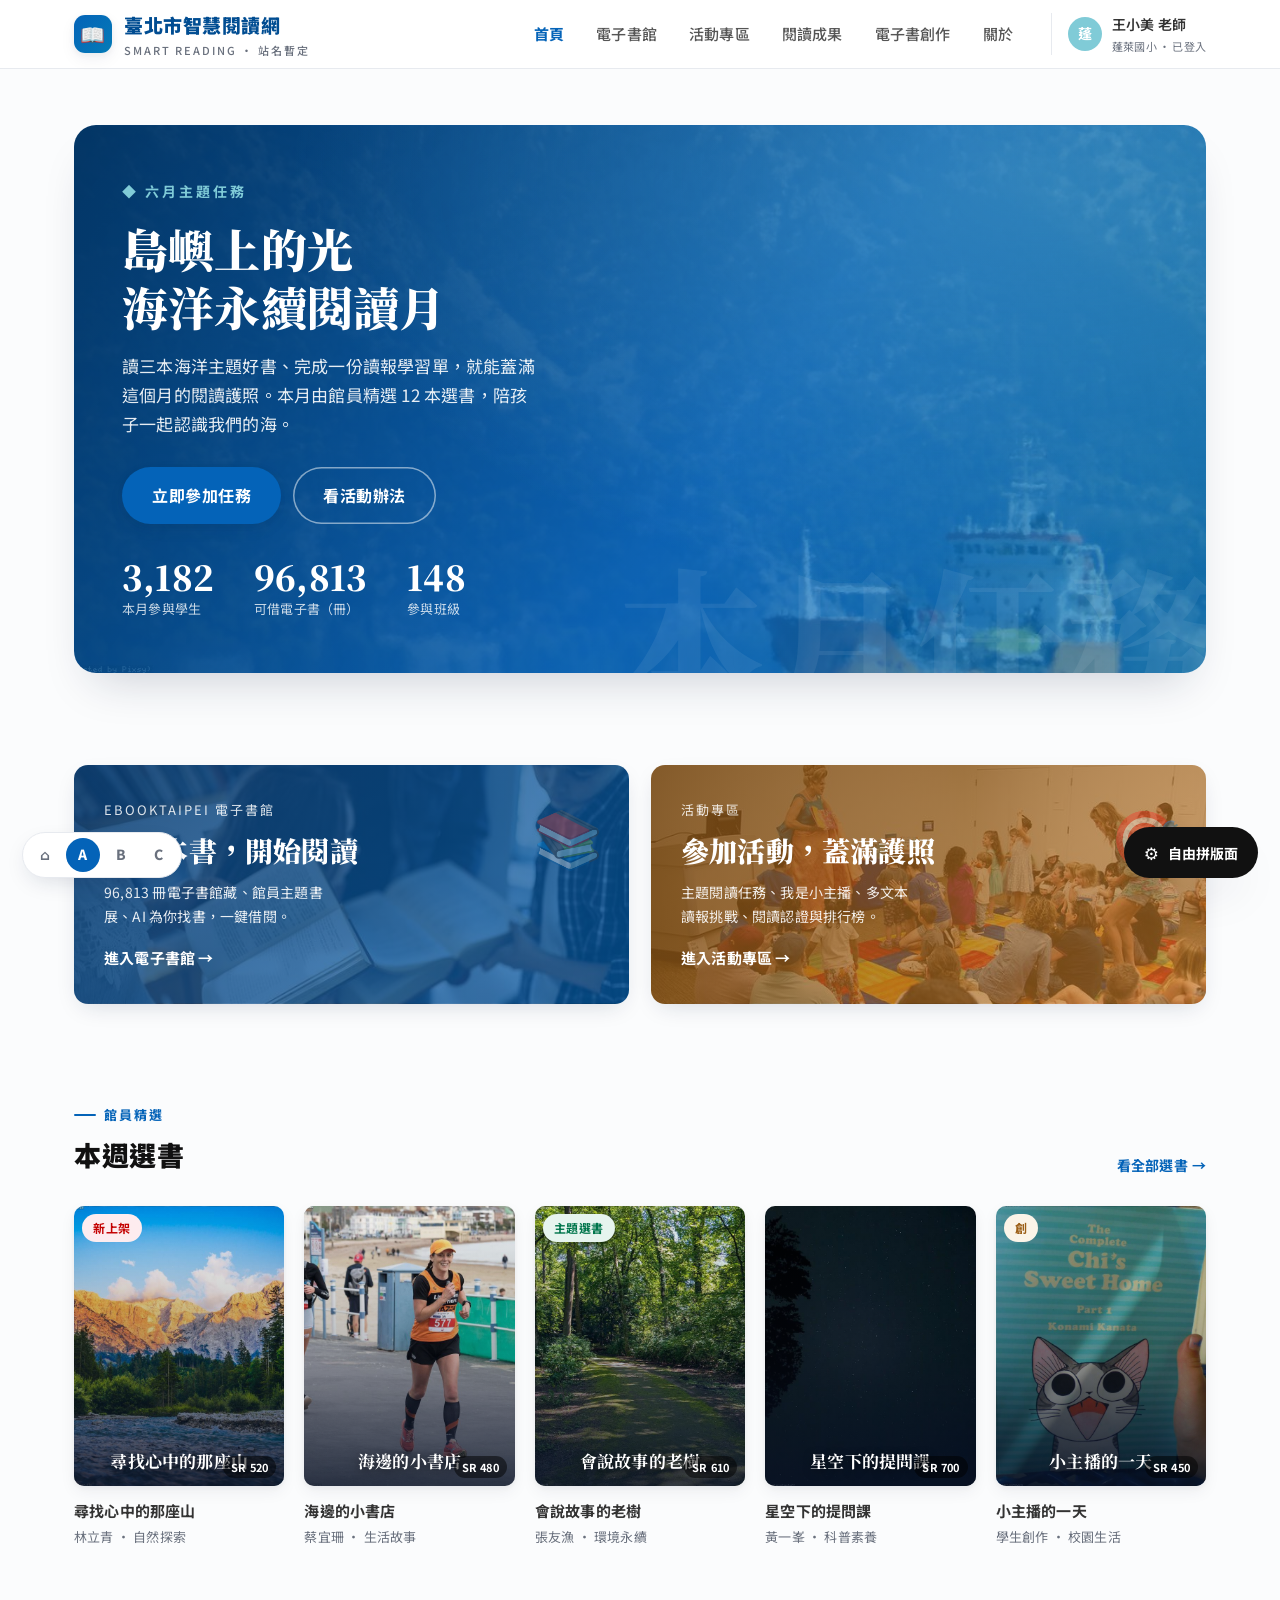
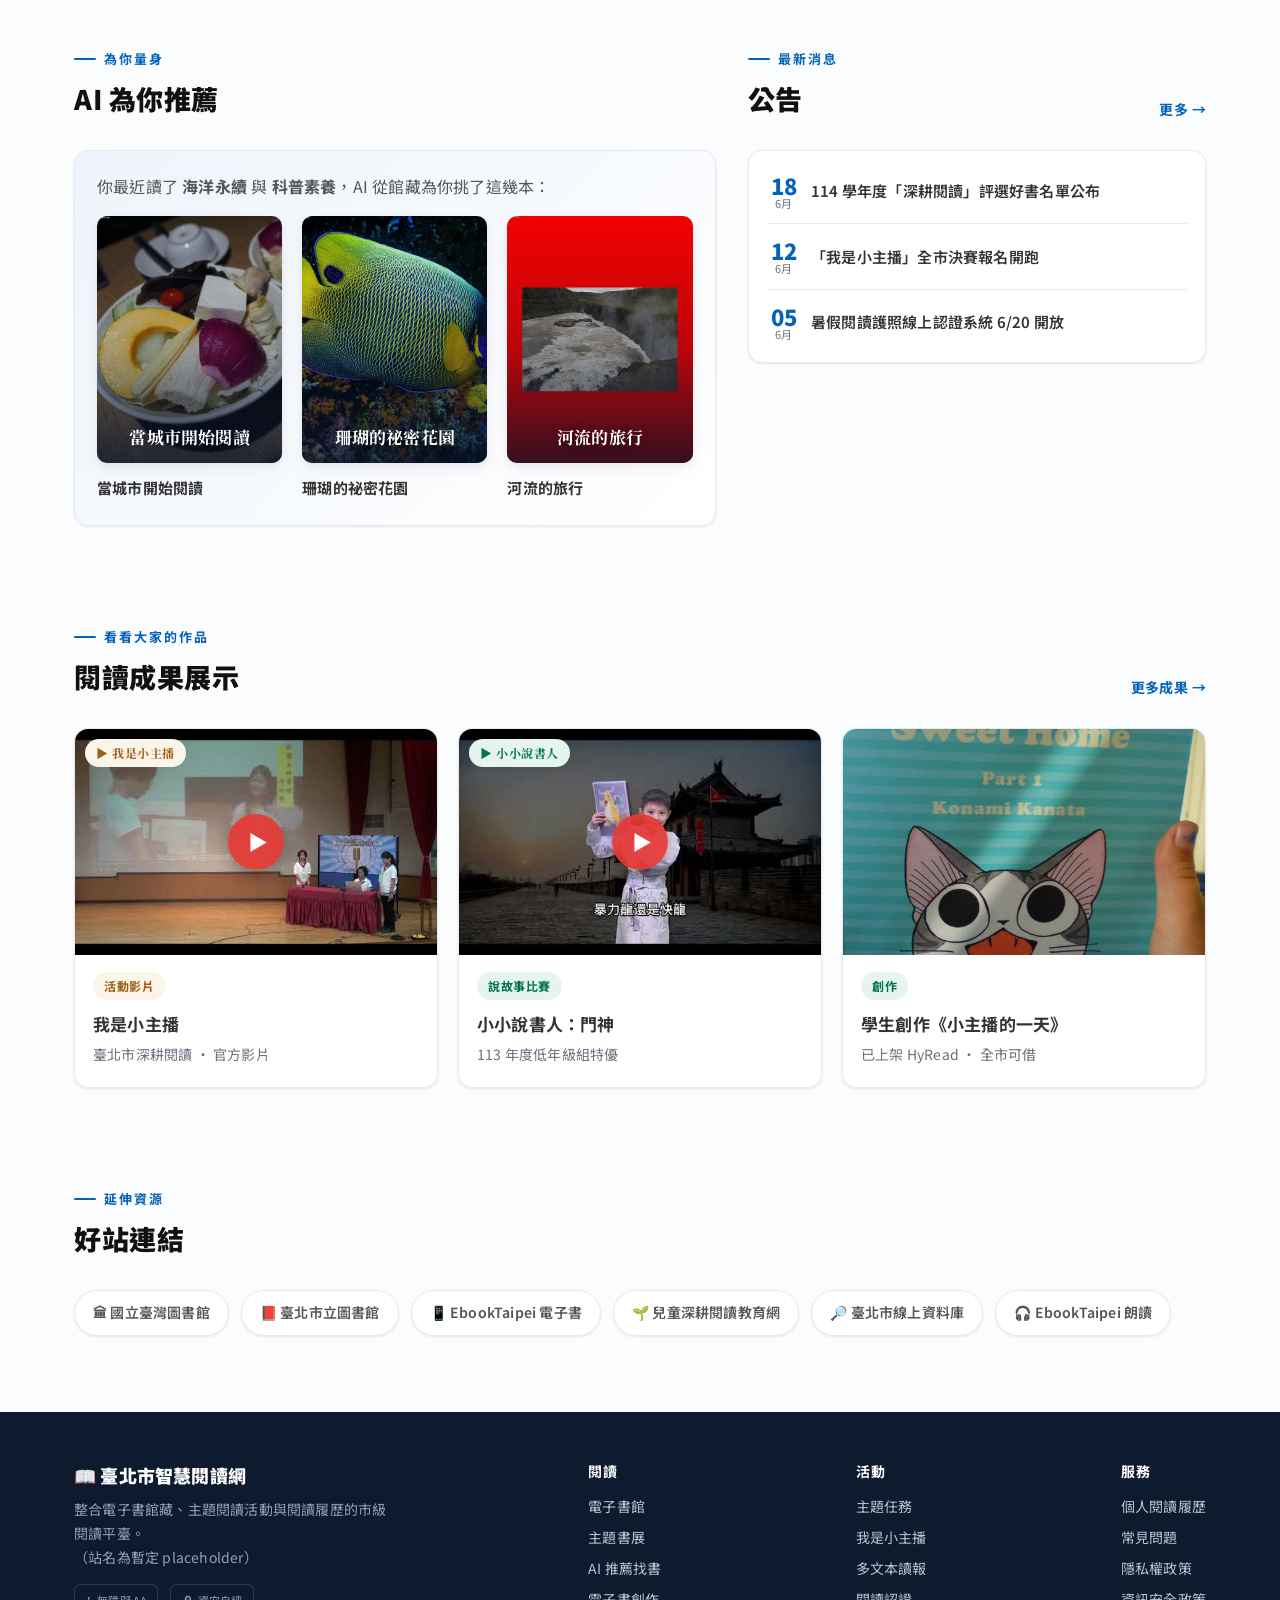
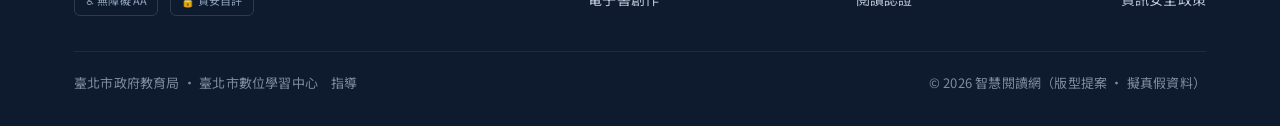
==== version-a.html @ 20377c33 "智慧閱讀首頁版型提案：3 版本 + 可開關區塊 + 真實 YouTube（小主播/小小說書人） Co-Authored-By: Claude Opus 4.8 (1M context) <norepl" ====
<!DOCTYPE html>
<html lang="zh-Hant">
<head>
<meta charset="UTF-8">
<meta name="viewport" content="width=device-width, initial-scale=1">
<title>版本 A · 每月主打｜臺北市智慧閱讀網（版型提案）</title>
<link rel="preconnect" href="https://fonts.googleapis.com">
<link rel="preconnect" href="https://fonts.gstatic.com" crossorigin>
<link href="https://fonts.googleapis.com/css2?family=Noto+Sans+TC:wght@400;500;700;900&family=Noto+Serif+TC:wght@700;900&display=swap" rel="stylesheet">
<link rel="stylesheet" href="assets/base.css">
<style>
  /* 版本 A 專屬：焦點領頭、其餘收斂 */
  .hero {
    position: relative; overflow: hidden; border-radius: var(--radius-lg);
    background:
      radial-gradient(120% 140% at 85% 10%, rgba(128,203,215,.30), transparent 55%),
      linear-gradient(125deg, rgba(1,52,99,.94), rgba(4,99,184,.80) 58%, rgba(5,123,183,.62)),
      url('assets/img/hero-ocean.jpg');
    background-size: cover; background-position: center;
    color: #fff; padding: 52px 48px; box-shadow: var(--shadow-lg);
  }
  .hero::after {
    content: "本月任務"; position: absolute; right: -10px; bottom: -34px;
    font-family: var(--font-serif); font-weight: 900; font-size: 150px; line-height: 1;
    color: rgba(255,255,255,.07); pointer-events: none; white-space: nowrap;
  }
  .hero__eyebrow { display: inline-flex; gap: 8px; align-items: center; font-size: 14px; font-weight: 700; letter-spacing: 3px; color: var(--color-secondary-80); }
  .hero__title { font-family: var(--font-serif); font-size: 46px; font-weight: 900; line-height: 1.25; margin: 16px 0 12px; max-width: 16ch; }
  .hero__lead { font-size: 17px; color: rgba(255,255,255,.9); max-width: 46ch; }
  .hero__cta { display: flex; gap: 12px; margin-top: 28px; flex-wrap: wrap; }
  .hero .btn--ghost { color: #fff; box-shadow: inset 0 0 0 1.5px rgba(255,255,255,.5); }
  .hero .btn--ghost:hover { background: rgba(255,255,255,.14); box-shadow: inset 0 0 0 1.5px #fff; }
  .hero__stats { display: flex; gap: 40px; margin-top: 36px; position: relative; z-index: 1; }
  .hero__stat b { font-family: var(--font-serif); font-size: 34px; font-weight: 900; display: block; line-height: 1; }
  .hero__stat span { font-size: 13px; color: rgba(255,255,255,.78); }

  /* 兩大入口 */
  .gates { display: grid; grid-template-columns: 1fr 1fr; gap: 22px; }
  .gate {
    position: relative; overflow: hidden; border-radius: var(--radius-med); padding: 34px 30px;
    color: #fff; min-height: 220px; display: flex; flex-direction: column; justify-content: flex-end;
    box-shadow: var(--shadow-md); transition: transform .25s var(--ease), box-shadow .25s var(--ease);
  }
  .gate:hover { transform: translateY(-5px); box-shadow: var(--shadow-lg); }
  .gate--read { background: linear-gradient(135deg, rgba(10,61,114,.88), rgba(4,99,184,.66)), url('assets/img/act-library.jpg'); background-size: cover; background-position: center; }
  .gate--act  { background: linear-gradient(135deg, rgba(122,74,18,.86), rgba(199,125,40,.62)), url('assets/img/act-reading.jpg'); background-size: cover; background-position: center; }
  .gate__icon { position: absolute; top: 22px; right: 26px; font-size: 56px; opacity: .35; }
  .gate__kicker { font-size: 13px; letter-spacing: 2px; opacity: .85; }
  .gate__title { font-family: var(--font-serif); font-size: 28px; font-weight: 900; margin: 6px 0 6px; }
  .gate__desc { font-size: 14px; opacity: .9; margin-bottom: 16px; max-width: 30ch; }
  .gate__link { font-weight: 700; font-size: 15px; display: inline-flex; gap: 6px; align-items: center; }

  .books-row { display: grid; grid-template-columns: repeat(5, 1fr); gap: 20px; }
  .grid-2 { display: grid; grid-template-columns: 1.4fr 1fr; gap: 32px; align-items: start; }
  .links-row { display: flex; gap: 12px; flex-wrap: wrap; }
  .link-chip { border: 1px solid var(--line); background: #fff; border-radius: var(--radius-full); padding: 10px 18px; font-size: 14px; font-weight: 600; color: var(--color-neutral-20); box-shadow: var(--shadow-xs); transition: .2s var(--ease); }
  .link-chip:hover { color: var(--color-primary-50); border-color: var(--color-primary-50); transform: translateY(-2px); }

  .results-row { display: grid; grid-template-columns: repeat(3,1fr); gap: 20px; }
  .result { padding: 0; overflow: hidden; }
  .result__img { aspect-ratio: 16/10; display: grid; place-items: center; color: #fff; font-family: var(--font-serif); font-weight: 900; font-size: 21px; }
  .result__body { padding: 16px 18px 20px; }

  @media (max-width: 980px){ .books-row{ grid-template-columns: repeat(3,1fr);} .grid-2{ grid-template-columns: 1fr;} .results-row{ grid-template-columns:1fr;} }
  @media (max-width: 640px){ .gates{ grid-template-columns:1fr;} .books-row{ grid-template-columns: repeat(2,1fr);} .hero{ padding: 36px 24px;} .hero__title{ font-size: 34px;} .hero__stats{ gap: 22px;} }
</style>
</head>
<body data-version="a">

<!-- ░░ 頁首 ░░ -->
<header class="site-header">
  <div class="container site-header__bar">
    <a class="brand" href="index.html">
      <span class="brand__mark">📖</span>
      <span>臺北市智慧閱讀網<span class="brand__sub">SMART READING · 站名暫定</span></span>
    </a>
    <nav class="nav">
      <a href="#" class="is-current">首頁</a>
      <a href="#">電子書館</a>
      <a href="#">活動專區</a>
      <a href="#">閱讀成果</a>
      <a href="#">電子書創作</a>
      <a href="#">關於</a>
    </nav>
    <div class="header-user">
      <span class="avatar">蓬</span>
      <div><div class="header-user__name">王小美 老師</div><div class="header-user__role">蓬萊國小 · 已登入</div></div>
    </div>
  </div>
</header>

<main>
  <!-- 本月主題任務（必留） -->
  <section class="section" data-block="hero" data-block-label="本月主題任務（Hero）" data-block-locked>
    <div class="container">
      <div class="hero reveal">
        <span class="hero__eyebrow">◆ 六月主題任務</span>
        <h1 class="hero__title">島嶼上的光<br>海洋永續閱讀月</h1>
        <p class="hero__lead">讀三本海洋主題好書、完成一份讀報學習單，就能蓋滿這個月的閱讀護照。本月由館員精選 12 本選書，陪孩子一起認識我們的海。</p>
        <div class="hero__cta">
          <a class="btn btn--lg" href="#">立即參加任務</a>
          <a class="btn btn--ghost btn--lg" href="#">看活動辦法</a>
        </div>
        <div class="hero__stats">
          <div class="hero__stat"><b>3,182</b><span>本月參與學生</span></div>
          <div class="hero__stat"><b>96,813</b><span>可借電子書（冊）</span></div>
          <div class="hero__stat"><b>148</b><span>參與班級</span></div>
        </div>
      </div>
    </div>
  </section>

  <!-- 兩大入口（分流核心） -->
  <section class="section section--tight" data-block="gates" data-block-label="兩大入口（電子書／活動）" data-block-locked>
    <div class="container">
      <div class="gates">
        <a class="gate gate--read" href="#">
          <span class="gate__icon">📚</span>
          <span class="gate__kicker">EBOOKTAIPEI 電子書館</span>
          <span class="gate__title">借一本書，開始閱讀</span>
          <span class="gate__desc">96,813 冊電子書館藏、館員主題書展、AI 為你找書，一鍵借閱。</span>
          <span class="gate__link">進入電子書館 →</span>
        </a>
        <a class="gate gate--act" href="#">
          <span class="gate__icon">🎯</span>
          <span class="gate__kicker">活動專區</span>
          <span class="gate__title">參加活動，蓋滿護照</span>
          <span class="gate__desc">主題閱讀任務、我是小主播、多文本讀報挑戰、閱讀認證與排行榜。</span>
          <span class="gate__link">進入活動專區 →</span>
        </a>
      </div>
    </div>
  </section>

  <!-- 本週選書 -->
  <section class="section" data-block="weekly" data-block-label="本週選書">
    <div class="container">
      <div class="section-head">
        <div>
          <span class="eyebrow">館員精選</span>
          <h2 class="section-title">本週選書</h2>
        </div>
        <a class="more-link" href="#">看全部選書</a>
      </div>
      <div class="books-row">
        <a class="book" href="#"><div class="book__cover" style="background-image:url('assets/img/book-mountain.jpg')"><span class="book__badge tag tag--new">新上架</span><span class="book__cover-title">尋找心中的那座山</span><span class="book__sr">SR 520</span></div><div class="book__title">尋找心中的那座山</div><div class="book__meta">林立青 ·  自然探索</div></a>
        <a class="book" href="#"><div class="book__cover" style="background-image:url('assets/img/book-sea.jpg')"><span class="book__cover-title">海邊的小書店</span><span class="book__sr">SR 480</span></div><div class="book__title">海邊的小書店</div><div class="book__meta">蔡宜珊 · 生活故事</div></a>
        <a class="book" href="#"><div class="book__cover" style="background-image:url('assets/img/book-tree.jpg')"><span class="book__badge tag tag--green">主題選書</span><span class="book__cover-title">會說故事的老樹</span><span class="book__sr">SR 610</span></div><div class="book__title">會說故事的老樹</div><div class="book__meta">張友漁 · 環境永續</div></a>
        <a class="book" href="#"><div class="book__cover" style="background-image:url('assets/img/book-stars.jpg')"><span class="book__cover-title">星空下的提問課</span><span class="book__sr">SR 700</span></div><div class="book__title">星空下的提問課</div><div class="book__meta">黃一峯 · 科普素養</div></a>
        <a class="book" href="#"><div class="book__cover" style="background-image:url('assets/img/book-kid.jpg')"><span class="book__badge tag tag--act">創</span><span class="book__cover-title">小主播的一天</span><span class="book__sr">SR 450</span></div><div class="book__title">小主播的一天</div><div class="book__meta">學生創作 · 校園生活</div></a>
      </div>
    </div>
  </section>

  <!-- 次級：AI 推薦 + 最新公告 並排 -->
  <section class="section section--tight" data-block="midrow" data-block-label="AI 推薦 ＋ 最新公告">
    <div class="container">
      <div class="grid-2">
        <div>
          <div class="section-head">
            <div><span class="eyebrow">為你量身</span><h2 class="section-title">AI 為你推薦</h2></div>
          </div>
          <div class="card" style="background:linear-gradient(135deg,#eef4fb,#fff);">
            <p style="margin:0 0 16px;color:var(--color-neutral-20)">你最近讀了 <b>海洋永續</b> 與 <b>科普素養</b>，AI 從館藏為你挑了這幾本：</p>
            <div class="books-row" style="grid-template-columns:repeat(3,1fr)">
              <a class="book" href="#"><div class="book__cover" style="background-image:url('assets/img/book-city.jpg')"><span class="book__cover-title">當城市開始閱讀</span></div><div class="book__title">當城市開始閱讀</div></a>
              <a class="book" href="#"><div class="book__cover" style="background-image:url('assets/img/book-coral.jpg')"><span class="book__cover-title">珊瑚的祕密花園</span></div><div class="book__title">珊瑚的祕密花園</div></a>
              <a class="book" href="#"><div class="book__cover" style="background-image:url('assets/img/book-river.jpg')"><span class="book__cover-title">河流的旅行</span></div><div class="book__title">河流的旅行</div></a>
            </div>
          </div>
        </div>
        <div>
          <div class="section-head"><div><span class="eyebrow">最新消息</span><h2 class="section-title">公告</h2></div><a class="more-link" href="#">更多</a></div>
          <div class="card" style="padding:8px 18px;">
            <a class="notice" href="#"><div class="notice__date"><div class="notice__day">18</div><div class="notice__mon">6月</div></div><div class="notice__body"><div class="notice__title">114 學年度「深耕閱讀」評選好書名單公布</div></div></a>
            <a class="notice" href="#"><div class="notice__date"><div class="notice__day">12</div><div class="notice__mon">6月</div></div><div class="notice__body"><div class="notice__title">「我是小主播」全市決賽報名開跑</div></div></a>
            <a class="notice" href="#"><div class="notice__date"><div class="notice__day">05</div><div class="notice__mon">6月</div></div><div class="notice__body"><div class="notice__title">暑假閱讀護照線上認證系統 6/20 開放</div></div></a>
          </div>
        </div>
      </div>
    </div>
  </section>

  <!-- 成果展示（可關） -->
  <section class="section" data-block="results" data-block-label="閱讀成果展示">
    <div class="container">
      <div class="section-head"><div><span class="eyebrow">看看大家的作品</span><h2 class="section-title">閱讀成果展示</h2></div><a class="more-link" href="#">更多成果</a></div>
      <div class="results-row">
        <a class="card result" href="https://www.youtube.com/watch?v=mOS-JAw0zNY" target="_blank" rel="noopener"><div class="result__img media media--16x10 play" style="background-image:url('assets/img-real/ytv-anchor.jpg')"><span class="media__tag tag tag--act">▶ 我是小主播</span></div><div class="result__body"><span class="tag tag--act">活動影片</span><h3 style="margin:10px 0 4px;font-size:17px">我是小主播</h3><p style="margin:0;color:var(--color-neutral-30);font-size:14px">臺北市深耕閱讀 · 官方影片</p></div></a>
        <a class="card result" href="https://www.youtube.com/watch?v=9Mnvkc81wYE" target="_blank" rel="noopener"><div class="result__img media media--16x10 play" style="background-image:url('assets/img-real/ytv-storyteller1.jpg')"><span class="media__tag tag tag--green">▶ 小小說書人</span></div><div class="result__body"><span class="tag tag--green">說故事比賽</span><h3 style="margin:10px 0 4px;font-size:17px">小小說書人：門神</h3><p style="margin:0;color:var(--color-neutral-30);font-size:14px">113 年度低年級組特優</p></div></a>
        <div class="card result"><div class="result__img media media--16x10" style="background-image:url('assets/img/book-kid.jpg')"></div><div class="result__body"><span class="tag tag--green">創作</span><h3 style="margin:10px 0 4px;font-size:17px">學生創作《小主播的一天》</h3><p style="margin:0;color:var(--color-neutral-30);font-size:14px">已上架 HyRead · 全市可借</p></div></div>
      </div>
    </div>
  </section>

  <!-- 好站連結（可關） -->
  <section class="section section--tight" data-block="links" data-block-label="好站連結">
    <div class="container">
      <div class="section-head"><div><span class="eyebrow">延伸資源</span><h2 class="section-title">好站連結</h2></div></div>
      <div class="links-row">
        <a class="link-chip" href="#">🏛 國立臺灣圖書館</a>
        <a class="link-chip" href="#">📕 臺北市立圖書館</a>
        <a class="link-chip" href="#">📱 EbookTaipei 電子書</a>
        <a class="link-chip" href="#">🌱 兒童深耕閱讀教育網</a>
        <a class="link-chip" href="#">🔎 臺北市線上資料庫</a>
        <a class="link-chip" href="#">🎧 EbookTaipei 朗讀</a>
      </div>
    </div>
  </section>
</main>

<!-- ░░ 頁尾 ░░ -->
<footer class="site-footer">
  <div class="container">
    <div class="footer-grid">
      <div style="max-width:320px">
        <div class="footer-brand">📖 臺北市智慧閱讀網</div>
        <p style="font-size:14px;margin:0;color:#92a1b6">整合電子書館藏、主題閱讀活動與閱讀履歷的市級閱讀平臺。<br>（站名為暫定 placeholder）</p>
        <div class="footer-badges"><span class="footer-badge">♿ 無障礙 AA</span><span class="footer-badge">🔒 資安自評</span></div>
      </div>
      <div class="footer-col"><h4>閱讀</h4><ul><li><a href="#">電子書館</a></li><li><a href="#">主題書展</a></li><li><a href="#">AI 推薦找書</a></li><li><a href="#">電子書創作</a></li></ul></div>
      <div class="footer-col"><h4>活動</h4><ul><li><a href="#">主題任務</a></li><li><a href="#">我是小主播</a></li><li><a href="#">多文本讀報</a></li><li><a href="#">閱讀認證</a></li></ul></div>
      <div class="footer-col"><h4>服務</h4><ul><li><a href="#">個人閱讀履歷</a></li><li><a href="#">常見問題</a></li><li><a href="#">隱私權政策</a></li><li><a href="#">資訊安全政策</a></li></ul></div>
    </div>
    <div class="footer-bottom"><span>臺北市政府教育局 · 臺北市數位學習中心　指導</span><span>© 2026 智慧閱讀網（版型提案 · 擬真假資料）</span></div>
  </div>
</footer>

<!-- 版本切換 -->
<nav class="ver-switch" aria-label="版本切換">
  <a class="ver-switch__home" href="index.html" title="回提案首頁">⌂</a>
  <a href="version-a.html" class="is-current" title="版本 A">A</a>
  <a href="version-b.html" title="版本 B">B</a>
  <a href="version-c.html" title="版本 C">C</a>
</nav>

<script src="assets/toggle.js"></script>
</body>
</html>
---- assets/base.css ----
/* ============================================================
   智慧閱讀首頁版型提案 — 共用基底樣式
   沿用凌網 design-tokens.css（HyVue CMS 1.1 對齊），再加一層「更精緻」的精修
   作者：Claude（為 2026-06-22 線上會議備）
   ============================================================ */

/* ── 凌網 design tokens（節錄，自包含） ── */
:root {
  --color-primary-30:  #014d92;
  --color-primary-50:  #0463b8;
  --color-primary-70:  #e6eef6;
  --color-secondary-40: #2d62b3;
  --color-secondary-60: #057bb7;
  --color-secondary-80: #80cbd7;
  --color-secondary-100:#ebf0f9;

  --color-neutral-0:  #111111;
  --color-neutral-10: #333333;
  --color-neutral-20: #555555;
  --color-neutral-30: #69707d;
  --color-neutral-40: #97a3b6;
  --color-neutral-60: #dee0e3;
  --color-neutral-70: #f1f1f1;
  --color-neutral-80: #f8f8f8;
  --color-neutral-100:#ffffff;

  --color-success-dark:#00754b;
  --color-error-dark:  #c40000;

  /* 精修：閱讀=藍知識感、活動=暖金活力感（克制使用，僅做分流辨識） */
  --c-read:   #0463b8;
  --c-read-dk:#014d92;
  --c-read-lt:#eef4fb;
  --c-act:    #c77d28;   /* 暖琥珀金，給「活動」世界一個辨識色（非 coral） */
  --c-act-dk: #9c5f17;
  --c-act-lt: #fbf4e8;

  /* 精修：更柔的頁面底色與卡片 */
  --page-bg:  #fbfcfd;
  --card-bg:  #ffffff;
  --line:     #e7eaef;

  --font-face: 'Noto Sans TC', system-ui, sans-serif;
  --font-serif:'Noto Serif TC', Georgia, serif;

  --radius-sm:  6px;
  --radius-def: 10px;
  --radius-med: 14px;
  --radius-lg:  22px;
  --radius-full:120px;

  /* 精修：更輕、更層次的陰影 */
  --shadow-xs: 0 1px 2px rgba(16,32,64,.04), 0 1px 3px rgba(16,32,64,.06);
  --shadow-sm: 0 2px 6px rgba(16,32,64,.05), 0 6px 16px rgba(16,32,64,.06);
  --shadow-md: 0 8px 24px -8px rgba(16,32,64,.18);
  --shadow-lg: 0 24px 48px -20px rgba(16,32,64,.22);

  --container: 1180px;
  --ease: cubic-bezier(.2,.7,.2,1);
}

/* ── reset ── */
*,*::before,*::after { box-sizing: border-box; }
html { scroll-behavior: smooth; -webkit-text-size-adjust: 100%; }
body {
  margin: 0;
  font-family: var(--font-face);
  color: var(--color-neutral-10);
  background: var(--page-bg);
  line-height: 1.7;
  letter-spacing: .2px;
  -webkit-font-smoothing: antialiased;
}
img { max-width: 100%; display: block; }
a { color: inherit; text-decoration: none; }
button { font-family: inherit; cursor: pointer; }
:focus-visible { outline: 3px solid var(--color-primary-50); outline-offset: 2px; border-radius: 4px; }

/* ── layout helpers ── */
.container { width: 100%; max-width: var(--container); margin: 0 auto; padding: 0 24px; }
.section { padding: 56px 0; }
.section--tight { padding: 36px 0; }
.stack > * + * { margin-top: var(--gap, 16px); }

/* ── 頁首 ── */
.site-header {
  position: sticky; top: 0; z-index: 40;
  background: rgba(255,255,255,.86);
  backdrop-filter: saturate(140%) blur(10px);
  border-bottom: 1px solid var(--line);
}
.site-header__bar { display: flex; align-items: center; gap: 24px; height: 68px; }
.brand { display: flex; align-items: center; gap: 12px; font-weight: 900; font-size: 19px; letter-spacing: .5px; color: var(--color-primary-30); }
.brand__mark {
  width: 38px; height: 38px; border-radius: 11px; flex: 0 0 auto;
  background: linear-gradient(135deg, var(--color-primary-50), var(--color-secondary-60));
  display: grid; place-items: center; color: #fff; font-size: 20px;
  box-shadow: var(--shadow-sm);
}
.brand__sub { font-size: 11px; font-weight: 500; color: var(--color-neutral-30); letter-spacing: 2px; display: block; }
.nav { display: flex; gap: 4px; margin-left: auto; }
.nav a {
  padding: 8px 14px; border-radius: var(--radius-full); font-size: 15px; font-weight: 500;
  color: var(--color-neutral-20); transition: background .2s var(--ease), color .2s var(--ease);
}
.nav a:hover { background: var(--color-primary-70); color: var(--color-primary-30); }
.nav a.is-current { color: var(--color-primary-50); font-weight: 700; }
.header-user { display: flex; align-items: center; gap: 10px; padding-left: 16px; border-left: 1px solid var(--line); }
.avatar { width: 34px; height: 34px; border-radius: 50%; background: var(--color-secondary-80); display: grid; place-items: center; color: #fff; font-weight: 700; font-size: 14px; }
.header-user__name { font-size: 14px; font-weight: 600; }
.header-user__role { font-size: 11px; color: var(--color-neutral-30); }

/* ── 通用元件 ── */
.eyebrow {
  display: inline-flex; align-items: center; gap: 8px;
  font-size: 13px; font-weight: 700; letter-spacing: 2px;
  color: var(--color-primary-50); text-transform: uppercase;
}
.eyebrow::before { content: ""; width: 22px; height: 2px; background: currentColor; border-radius: 2px; }
.section-head { display: flex; align-items: flex-end; justify-content: space-between; gap: 16px; margin-bottom: 28px; flex-wrap: wrap; }
.section-title { font-size: 27px; font-weight: 900; letter-spacing: .5px; margin: 6px 0 0; color: var(--color-neutral-0); }
.section-desc { color: var(--color-neutral-30); font-size: 15px; margin: 6px 0 0; }
.more-link { font-size: 14px; font-weight: 700; color: var(--color-primary-50); display: inline-flex; align-items: center; gap: 4px; }
.more-link:hover { color: var(--color-primary-30); }
.more-link::after { content: "→"; transition: transform .2s var(--ease); }
.more-link:hover::after { transform: translateX(3px); }

.btn {
  display: inline-flex; align-items: center; justify-content: center; gap: 8px;
  padding: 12px 22px; border-radius: var(--radius-full); border: 0;
  font-size: 15px; font-weight: 700; letter-spacing: .5px;
  background: var(--color-primary-50); color: #fff;
  box-shadow: var(--shadow-sm); transition: transform .15s var(--ease), box-shadow .2s var(--ease), background .2s;
}
.btn:hover { background: var(--color-primary-30); transform: translateY(-2px); box-shadow: var(--shadow-md); }
.btn--ghost { background: transparent; color: var(--color-primary-50); box-shadow: inset 0 0 0 1.5px var(--color-neutral-60); }
.btn--ghost:hover { background: var(--color-primary-70); color: var(--color-primary-30); box-shadow: inset 0 0 0 1.5px var(--color-primary-50); transform: translateY(-2px); }
.btn--act { background: var(--c-act); }
.btn--act:hover { background: var(--c-act-dk); }
.btn--lg { padding: 15px 30px; font-size: 16px; }

.tag {
  display: inline-flex; align-items: center; gap: 5px;
  font-size: 12px; font-weight: 700; letter-spacing: .5px;
  padding: 4px 11px; border-radius: var(--radius-full);
  background: var(--color-primary-70); color: var(--color-primary-30);
}
.tag--act { background: var(--c-act-lt); color: var(--c-act-dk); }
.tag--new { background: #fdecef; color: var(--color-error-dark); }
.tag--green{ background: #e6f4ee; color: var(--color-success-dark); }

/* ── 書卡 ── */
.book { width: 100%; }
.book__cover {
  position: relative; aspect-ratio: 3/4; border-radius: var(--radius-def); overflow: hidden;
  box-shadow: var(--shadow-sm); transition: transform .25s var(--ease), box-shadow .25s var(--ease);
  display: flex; align-items: flex-end; justify-content: center; color: #fff; text-align: center;
  background-size: cover; background-position: center; background-color: var(--color-primary-30);
}
.book__cover::before { content: ""; position: absolute; inset: 0; background: linear-gradient(to top, rgba(8,18,38,.82) 0%, rgba(8,18,38,.28) 46%, rgba(8,18,38,.04) 100%); }
.book__cover > * { position: relative; z-index: 1; }
.book:hover .book__cover { transform: translateY(-5px); box-shadow: var(--shadow-md); }
.book__cover-title { font-family: var(--font-serif); font-weight: 700; font-size: 17px; line-height: 1.35; text-shadow: 0 2px 8px rgba(0,0,0,.5); padding: 0 12px 14px; }
.book__badge { position: absolute; top: 8px; left: 8px; z-index: 2; }
.book__sr { position: absolute; bottom: 8px; right: 8px; z-index: 2; font-size: 11px; font-weight: 700; background: rgba(0,0,0,.5); color: #fff; padding: 2px 8px; border-radius: var(--radius-full); }

/* 圖片媒體框（活動/成果/影片用） */
.media { position: relative; background-size: cover; background-position: center; background-color: var(--color-neutral-60); overflow: hidden; }
.media--16x10 { aspect-ratio: 16/10; }
.media--16x9  { aspect-ratio: 16/9; }
/* YouTube 風格播放鍵 */
.play::after {
  content: "▶"; position: absolute; inset: 0; margin: auto; width: 56px; height: 56px;
  display: grid; place-items: center; border-radius: 50%;
  background: rgba(229,57,53,.92); color: #fff; font-size: 20px; padding-left: 4px;
  box-shadow: 0 6px 18px rgba(0,0,0,.35); transition: transform .2s var(--ease), background .2s;
}
.play:hover::after { transform: scale(1.08); background: #e53935; }
.media__tag { position: absolute; top: 10px; left: 10px; z-index: 2; }
.media__dur { position: absolute; bottom: 8px; right: 8px; z-index: 2; font-size: 11px; font-weight: 700; background: rgba(0,0,0,.7); color: #fff; padding: 2px 7px; border-radius: 4px; }
.book__title { font-size: 15px; font-weight: 700; margin: 12px 0 2px; color: var(--color-neutral-10); }
.book__meta { font-size: 13px; color: var(--color-neutral-30); }

/* 書封配色（擬真假資料用） */
.cv1 { background: linear-gradient(150deg,#0463b8,#057bb7); }
.cv2 { background: linear-gradient(150deg,#2d62b3,#80cbd7); }
.cv3 { background: linear-gradient(150deg,#9c5f17,#c77d28); }
.cv4 { background: linear-gradient(150deg,#00754b,#80cbd7); }
.cv5 { background: linear-gradient(150deg,#5b3a8c,#2d62b3); }
.cv6 { background: linear-gradient(150deg,#b5294e,#c77d28); }

/* ── 卡片 ── */
.card {
  background: var(--card-bg); border: 1px solid var(--line); border-radius: var(--radius-med);
  padding: 22px; box-shadow: var(--shadow-xs); transition: transform .2s var(--ease), box-shadow .2s var(--ease), border-color .2s;
}
.card:hover { box-shadow: var(--shadow-sm); border-color: var(--color-neutral-60); transform: translateY(-3px); }

/* ── 公告列 ── */
.notice { display: flex; align-items: center; gap: 14px; padding: 14px 4px; border-bottom: 1px solid var(--line); }
.notice:last-child { border-bottom: 0; }
.notice__date { flex: 0 0 auto; text-align: center; line-height: 1.1; color: var(--color-primary-50); }
.notice__day { font-size: 22px; font-weight: 900; }
.notice__mon { font-size: 11px; color: var(--color-neutral-30); }
.notice__body { flex: 1; }
.notice__title { font-size: 15px; font-weight: 600; }
.notice:hover .notice__title { color: var(--color-primary-50); }

/* ── 頁尾 ── */
.site-footer { background: #0e1b2e; color: #b9c4d4; padding: 48px 0 32px; margin-top: 40px; }
.site-footer a:hover { color: #fff; }
.footer-grid { display: flex; gap: 40px; flex-wrap: wrap; justify-content: space-between; }
.footer-brand { font-weight: 900; color: #fff; font-size: 18px; margin-bottom: 8px; }
.footer-col h4 { color: #fff; font-size: 14px; margin: 0 0 12px; letter-spacing: 1px; }
.footer-col ul { list-style: none; margin: 0; padding: 0; }
.footer-col li { margin: 7px 0; font-size: 14px; }
.footer-badges { display: flex; gap: 12px; align-items: center; margin-top: 14px; }
.footer-badge { font-size: 11px; border: 1px solid #2a3b54; padding: 6px 10px; border-radius: 6px; color: #8fa0b8; }
.footer-bottom { margin-top: 32px; padding-top: 20px; border-top: 1px solid #1d2c42; font-size: 13px; color: #7d8ba0; display: flex; justify-content: space-between; flex-wrap: wrap; gap: 10px; }

/* ============================================================
   ⚙ 區塊面板（show / hide blocks）— 三版共用
   讓麗湖老師親手「拼版」、感受取捨後的爆量程度
   ============================================================ */
.panel-toggle {
  position: fixed; right: 22px; bottom: 22px; z-index: 60;
  display: inline-flex; align-items: center; gap: 9px;
  padding: 13px 20px; border-radius: var(--radius-full); border: 0;
  background: var(--color-neutral-0); color: #fff; font-weight: 700; font-size: 14px;
  box-shadow: var(--shadow-lg);
  transition: transform .2s var(--ease);
}
.panel-toggle:hover { transform: translateY(-2px) scale(1.02); }
.panel-toggle__gear { font-size: 17px; }

.panel {
  position: fixed; right: 22px; bottom: 80px; z-index: 61; width: 320px; max-width: calc(100vw - 44px);
  background: #fff; border: 1px solid var(--line); border-radius: var(--radius-med);
  box-shadow: var(--shadow-lg); overflow: hidden;
  transform: translateY(12px) scale(.98); opacity: 0; pointer-events: none;
  transition: transform .22s var(--ease), opacity .22s var(--ease);
}
.panel.is-open { transform: none; opacity: 1; pointer-events: auto; }
.panel__head { padding: 16px 18px; background: var(--color-primary-30); color: #fff; }
.panel__head h3 { margin: 0; font-size: 15px; font-weight: 800; letter-spacing: .5px; }
.panel__head p { margin: 4px 0 0; font-size: 12px; color: #c9dcf0; line-height: 1.5; }
.panel__list { max-height: 46vh; overflow-y: auto; padding: 8px; }
.panel__item { display: flex; align-items: center; gap: 11px; padding: 9px 11px; border-radius: var(--radius-sm); cursor: pointer; transition: background .15s; }
.panel__item:hover { background: var(--color-neutral-80); }
.panel__item input { width: 17px; height: 17px; accent-color: var(--color-primary-50); flex: 0 0 auto; }
.panel__item span { font-size: 14px; font-weight: 600; color: var(--color-neutral-10); }
.panel__item small { margin-left: auto; font-size: 11px; color: var(--color-neutral-30); }
.panel__foot { display: flex; align-items: center; justify-content: space-between; gap: 10px; padding: 12px 16px; border-top: 1px solid var(--line); background: var(--color-neutral-80); }
.panel__count { font-size: 13px; color: var(--color-neutral-20); }
.panel__count b { color: var(--color-primary-50); }
.panel__reset { font-size: 13px; font-weight: 700; color: var(--color-primary-50); background: none; border: 0; padding: 6px 8px; border-radius: 6px; }
.panel__reset:hover { background: var(--color-primary-70); }

/* 被關閉的區塊 */
[data-block].is-hidden { display: none !important; }

/* 版本切換小膠囊（每頁右下/左下） */
.ver-switch {
  position: fixed; left: 22px; bottom: 22px; z-index: 60;
  display: flex; gap: 4px; padding: 5px; background: #fff;
  border: 1px solid var(--line); border-radius: var(--radius-full); box-shadow: var(--shadow-md);
}
.ver-switch a { width: 34px; height: 34px; border-radius: 50%; display: grid; place-items: center; font-weight: 800; font-size: 14px; color: var(--color-neutral-30); }
.ver-switch a:hover { background: var(--color-neutral-80); color: var(--color-primary-50); }
.ver-switch a.is-current { background: var(--color-primary-50); color: #fff; }
.ver-switch__home { font-size: 16px; }

/* ── 動畫 ── */
@keyframes rise { from { opacity: 0; transform: translateY(16px); } to { opacity: 1; transform: none; } }
.reveal { animation: rise .6s var(--ease) both; }

@media (prefers-reduced-motion: reduce) {
  *, *::before, *::after { animation-duration: .001ms !important; transition-duration: .001ms !important; scroll-behavior: auto !important; }
}

/* ── RWD ── */
@media (max-width: 860px) {
  .nav { display: none; }
  .section { padding: 40px 0; }
  .section-title { font-size: 23px; }
  .panel-toggle span.label { display: none; }
}
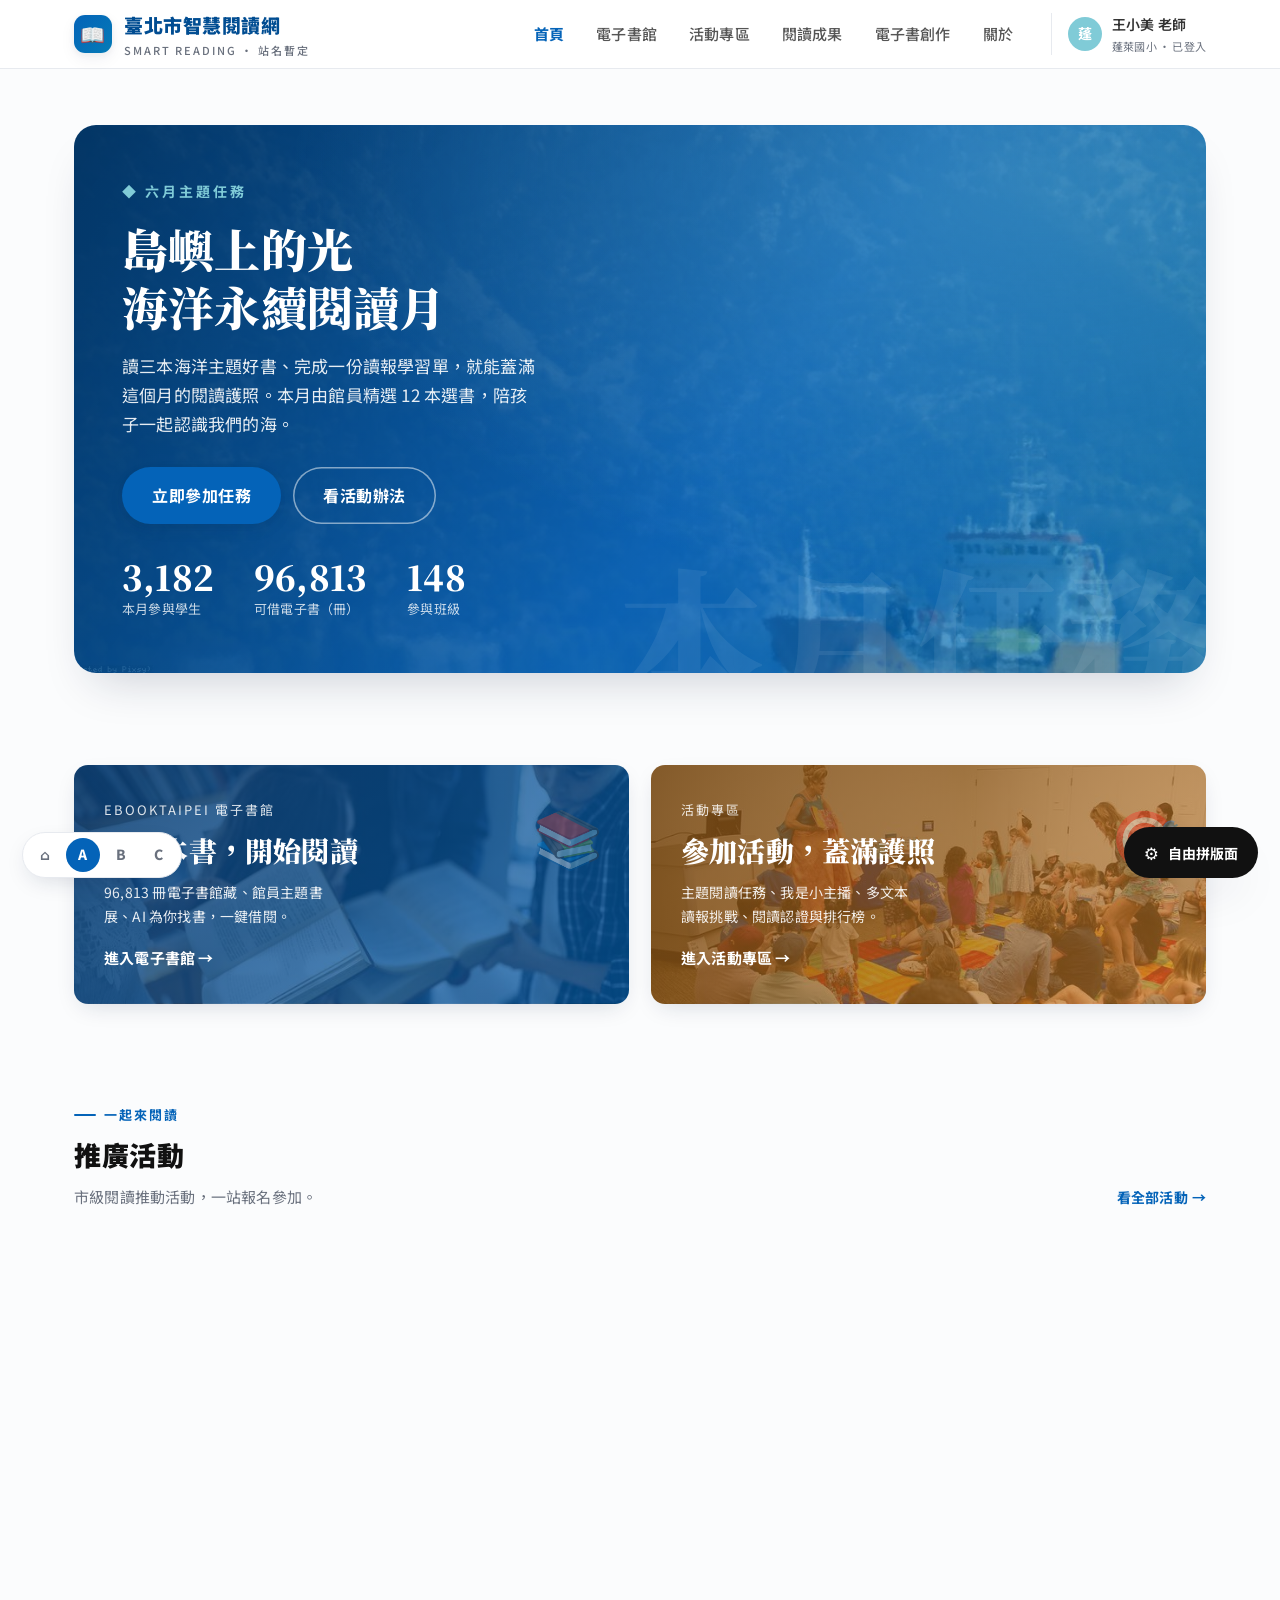
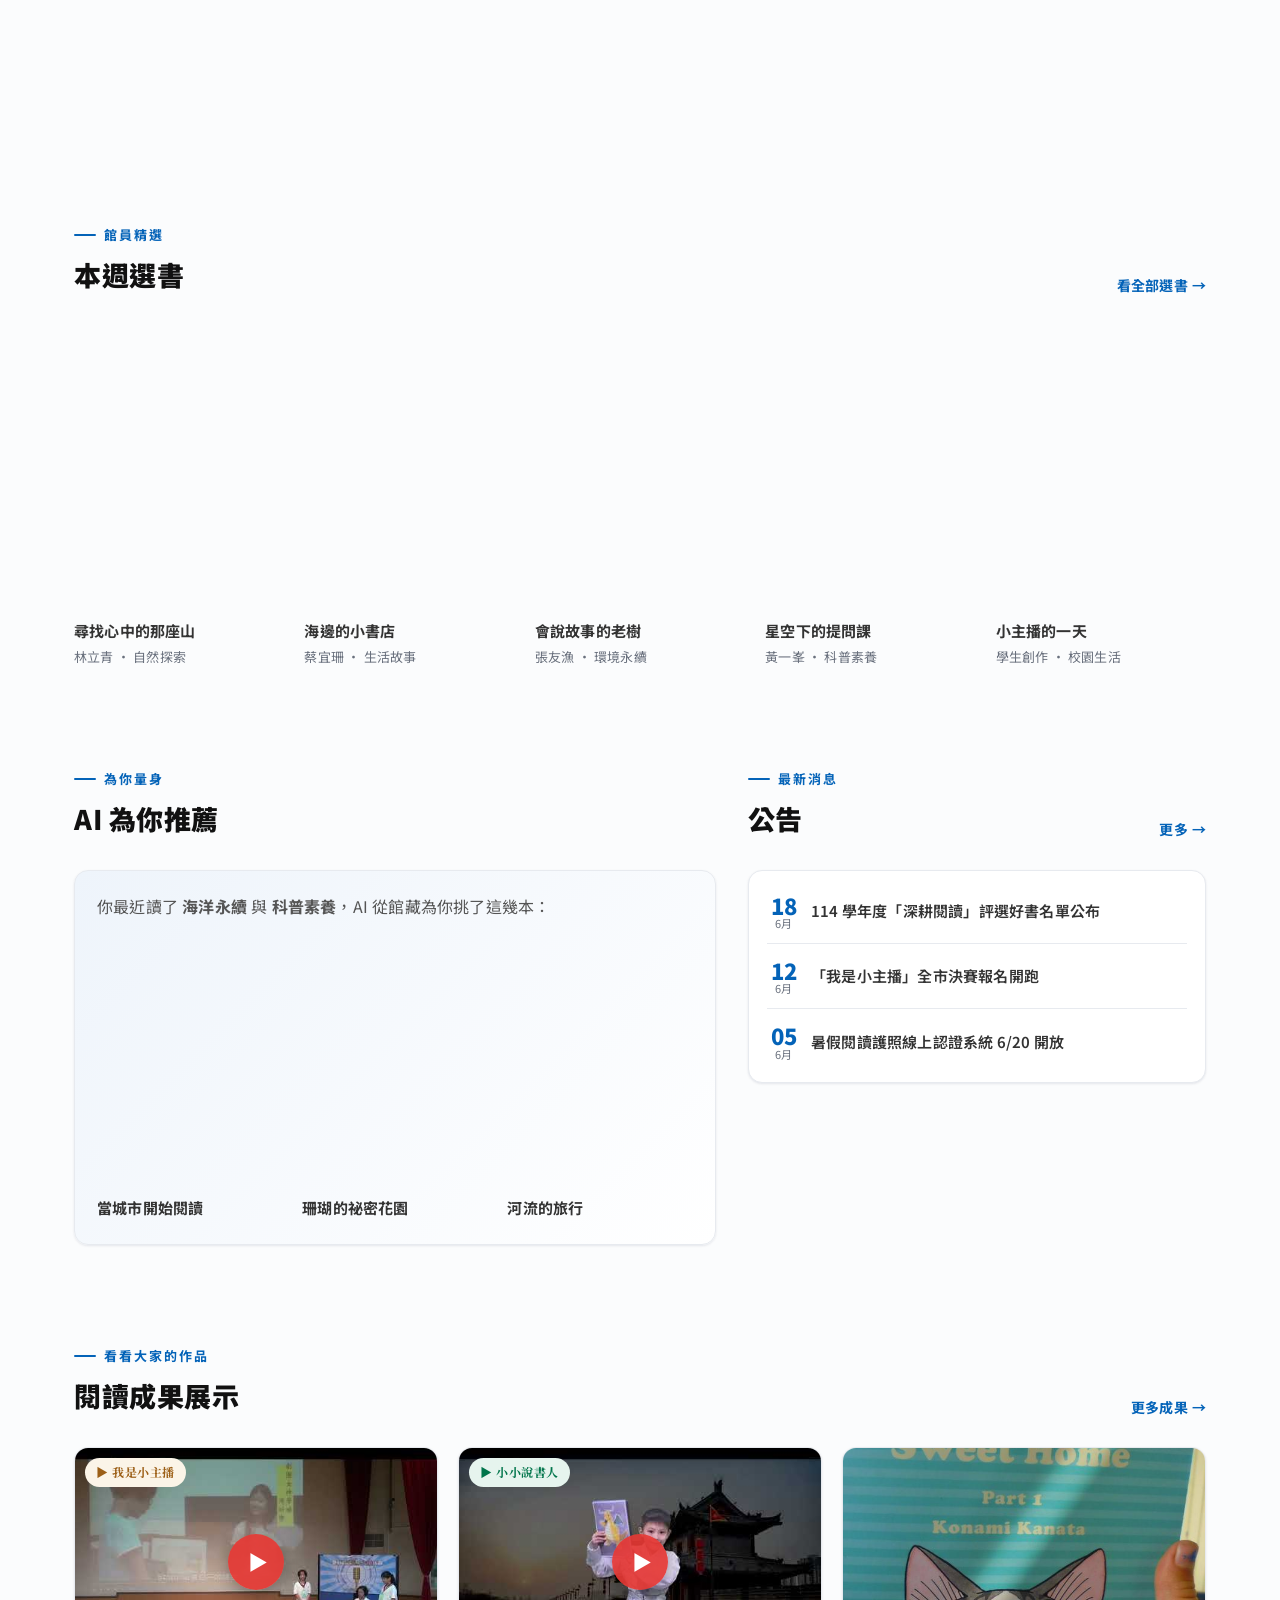
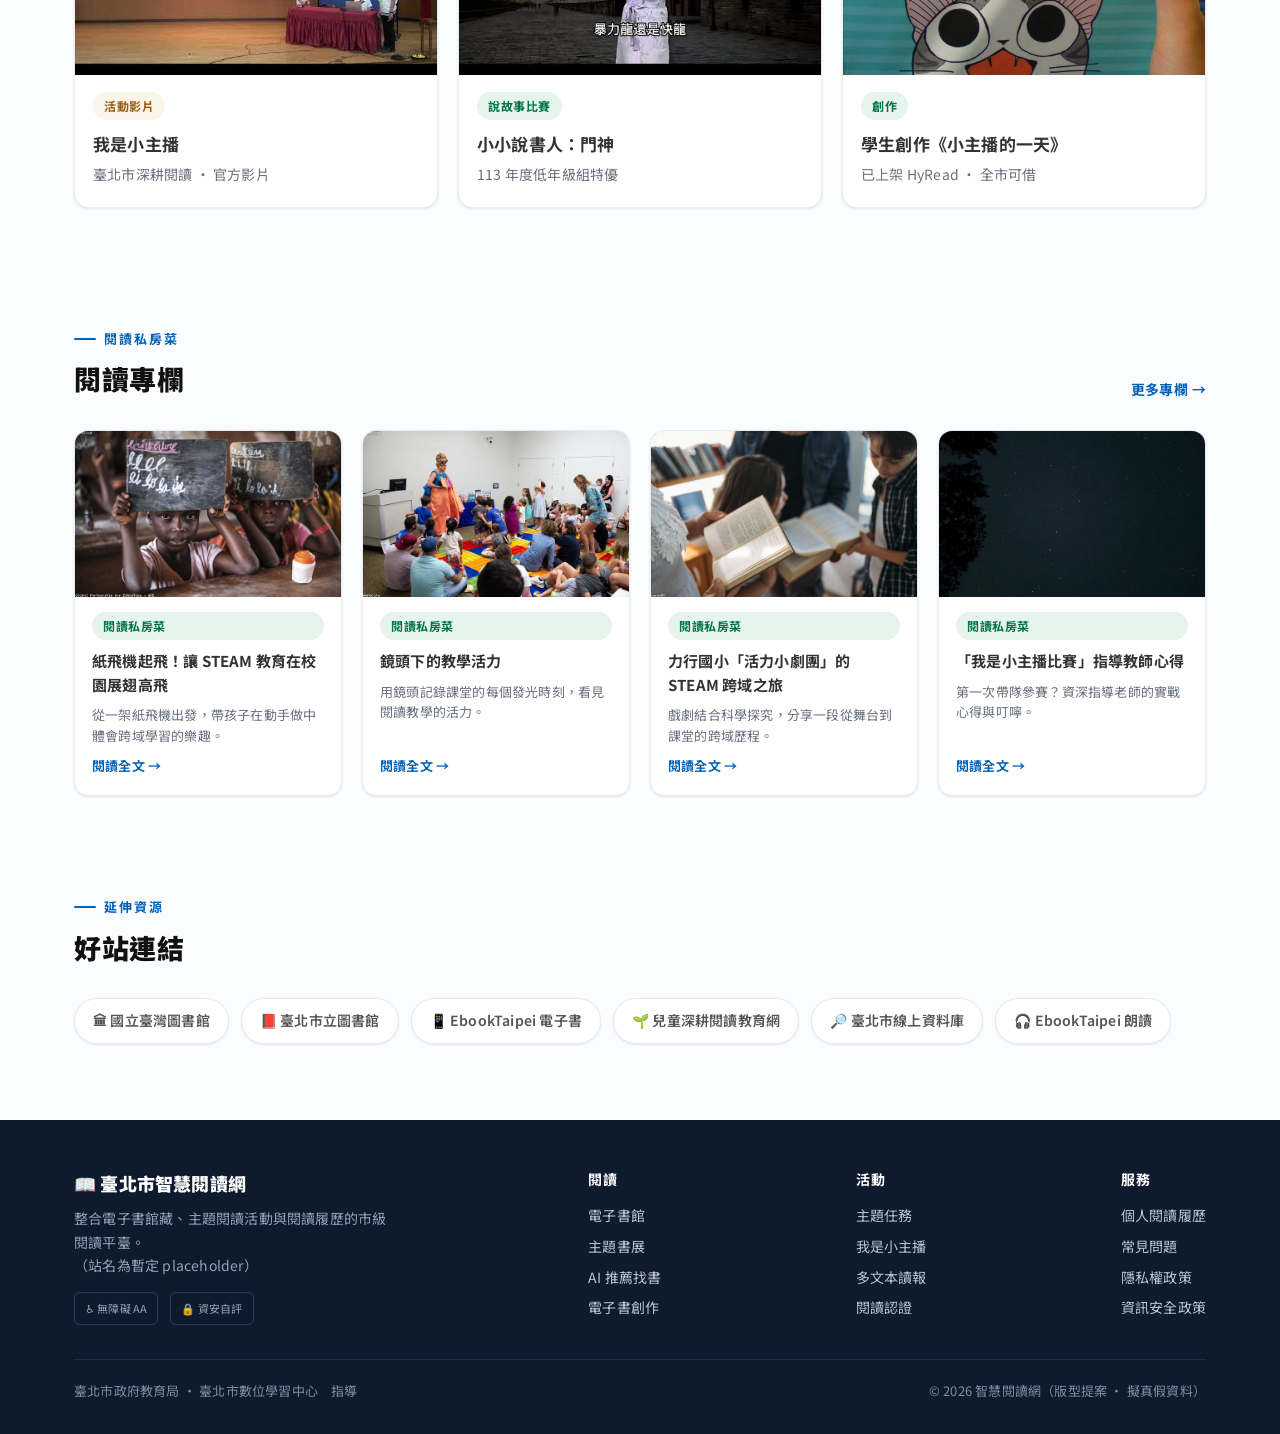
==== commit cc24ab3a: "新增推廣活動區（8 項真實活動）與閱讀專欄；三版皆可開關 - 推廣活動：每月專題任務/我是小主播/小小說書人/線上讀書會/自編故事劇本/閱冠磐石獎/捕捉閱讀紀錄片/多文本讀報，影片類直連官方 YouT" ====
--- a/version-a.html
+++ b/version-a.html
@@ -132,6 +132,23 @@
     </div>
   </section>
 
+  <!-- 推廣活動（可關） -->
+  <section class="section" data-block="promo" data-block-label="推廣活動">
+    <div class="container">
+      <div class="section-head"><div><span class="eyebrow">一起來閱讀</span><h2 class="section-title">推廣活動</h2><p class="section-desc">市級閱讀推動活動，一站報名參加。</p></div><a class="more-link" href="#">看全部活動</a></div>
+      <div class="act-grid">
+        <a class="act-card" href="#"><span class="act-card__icon">📅</span><div class="act-card__title">每月專題任務</div><div class="act-card__desc">每月一個閱讀主題，讀指定書、完成學習單蓋護照。</div><div class="act-card__foot"><span class="tag tag--green">進行中</span><span style="font-size:12px;color:var(--color-neutral-30)">本月：海洋永續閱讀月</span></div></a>
+        <a class="act-card" href="https://www.youtube.com/watch?v=mOS-JAw0zNY" target="_blank" rel="noopener"><span class="act-card__icon">🎙️</span><div class="act-card__title">我是小主播</div><div class="act-card__desc">3 分鐘導讀一本好書，用鏡頭分享你的閱讀。</div><div class="act-card__foot"><span class="tag tag--act">▶ 影音徵選</span></div></a>
+        <a class="act-card" href="https://www.youtube.com/playlist?list=PLX4dIedysUvxvDGt3RNdJUm8ZFEBykkcy" target="_blank" rel="noopener"><span class="act-card__icon">📖</span><div class="act-card__title">小小說書人</div><div class="act-card__desc">低中高年級說故事比賽，把繪本演成精彩故事。</div><div class="act-card__foot"><span class="tag tag--act">▶ 說故事比賽</span></div></a>
+        <a class="act-card" href="#"><span class="act-card__icon">💬</span><div class="act-card__title">線上讀書會</div><div class="act-card__desc">主題選書線上共讀、即時討論，跨校一起聊書。</div><div class="act-card__foot"><span class="tag">常態報名</span></div></a>
+        <a class="act-card" href="#"><span class="act-card__icon">✍️</span><div class="act-card__title">自編故事劇本</div><div class="act-card__desc">師生共創故事劇本，優選作品可登台演出。</div><div class="act-card__foot"><span class="tag">徵件中</span></div></a>
+        <a class="act-card" href="#"><span class="act-card__icon">🏆</span><div class="act-card__title">閱冠磐石獎</div><div class="act-card__desc">表揚推動閱讀有成的學校、教師與閱讀小尖兵。</div><div class="act-card__foot"><span class="tag">年度表揚</span></div></a>
+        <a class="act-card" href="https://www.youtube.com/channel/UCIxfcH9pe9JJi1PtRJG9NZw" target="_blank" rel="noopener"><span class="act-card__icon">🎬</span><div class="act-card__title">捕捉閱讀紀錄片</div><div class="act-card__desc">用微紀錄片記錄校園裡的閱讀風景與故事。</div><div class="act-card__foot"><span class="tag tag--act">▶ 紀錄片</span></div></a>
+        <a class="act-card act-card--read" href="#"><span class="act-card__icon">📰</span><div class="act-card__title">多文本讀報挑戰</div><div class="act-card__desc">跨文本閱讀理解學習單，培養媒體素養。</div><div class="act-card__foot"><span class="tag">第 8 期</span></div></a>
+      </div>
+    </div>
+  </section>
+
   <!-- 本週選書 -->
   <section class="section" data-block="weekly" data-block-label="本週選書">
     <div class="container">
@@ -193,6 +210,19 @@
     </div>
   </section>
 
+  <!-- 閱讀專欄（可關） -->
+  <section class="section" data-block="column" data-block-label="閱讀專欄（閱讀私房菜）">
+    <div class="container">
+      <div class="section-head"><div><span class="eyebrow">閱讀私房菜</span><h2 class="section-title">閱讀專欄</h2></div><a class="more-link" href="#">更多專欄</a></div>
+      <div class="col-grid">
+        <a class="col-card" href="#"><div class="col-card__img" style="background-image:url('assets/img/act-class.jpg')"></div><div class="col-card__body"><span class="tag tag--green">閱讀私房菜</span><div class="col-card__title">紙飛機起飛！讓 STEAM 教育在校園展翅高飛</div><div class="col-card__excerpt">從一架紙飛機出發，帶孩子在動手做中體會跨域學習的樂趣。</div><span class="col-card__more">閱讀全文 →</span></div></a>
+        <a class="col-card" href="#"><div class="col-card__img" style="background-image:url('assets/img/act-reading.jpg')"></div><div class="col-card__body"><span class="tag tag--green">閱讀私房菜</span><div class="col-card__title">鏡頭下的教學活力</div><div class="col-card__excerpt">用鏡頭記錄課堂的每個發光時刻，看見閱讀教學的活力。</div><span class="col-card__more">閱讀全文 →</span></div></a>
+        <a class="col-card" href="#"><div class="col-card__img" style="background-image:url('assets/img/act-library.jpg')"></div><div class="col-card__body"><span class="tag tag--green">閱讀私房菜</span><div class="col-card__title">力行國小「活力小劇團」的 STEAM 跨域之旅</div><div class="col-card__excerpt">戲劇結合科學探究，分享一段從舞台到課堂的跨域歷程。</div><span class="col-card__more">閱讀全文 →</span></div></a>
+        <a class="col-card" href="#"><div class="col-card__img" style="background-image:url('assets/img/book-stars.jpg')"></div><div class="col-card__body"><span class="tag tag--green">閱讀私房菜</span><div class="col-card__title">「我是小主播比賽」指導教師心得</div><div class="col-card__excerpt">第一次帶隊參賽？資深指導老師的實戰心得與叮嚀。</div><span class="col-card__more">閱讀全文 →</span></div></a>
+      </div>
+    </div>
+  </section>
+
   <!-- 好站連結（可關） -->
   <section class="section section--tight" data-block="links" data-block-label="好站連結">
     <div class="container">
--- a/assets/base.css
+++ b/assets/base.css
@@ -195,6 +195,34 @@
   padding: 22px; box-shadow: var(--shadow-xs); transition: transform .2s var(--ease), box-shadow .2s var(--ease), border-color .2s;
 }
 .card:hover { box-shadow: var(--shadow-sm); border-color: var(--color-neutral-60); transform: translateY(-3px); }
+
+/* ── 推廣活動 卡片區 ── */
+.act-grid { display: grid; grid-template-columns: repeat(4, 1fr); gap: 18px; }
+.act-card { position: relative; display: flex; flex-direction: column; gap: 11px; padding: 22px 20px; background: var(--card-bg); border: 1px solid var(--line); border-radius: var(--radius-med); box-shadow: var(--shadow-xs); transition: transform .2s var(--ease), box-shadow .2s var(--ease), border-color .2s; }
+.act-card:hover { transform: translateY(-4px); box-shadow: var(--shadow-sm); border-color: var(--c-act); }
+.act-card__icon { width: 48px; height: 48px; border-radius: 13px; display: grid; place-items: center; font-size: 23px; color: #fff; background: linear-gradient(135deg, var(--c-act-dk), var(--c-act)); box-shadow: var(--shadow-xs); }
+.act-card--read:hover { border-color: var(--c-read); }
+.act-card--read .act-card__icon { background: linear-gradient(135deg, var(--c-read-dk), var(--c-read)); }
+.act-card__title { font-size: 16px; font-weight: 800; color: var(--color-neutral-10); }
+.act-card:hover .act-card__title { color: var(--c-act-dk); }
+.act-card--read:hover .act-card__title { color: var(--c-read-dk); }
+.act-card__desc { font-size: 13px; color: var(--color-neutral-30); line-height: 1.6; flex: 1; }
+.act-card__foot { display: flex; align-items: center; gap: 8px; flex-wrap: wrap; }
+@media (max-width: 980px){ .act-grid { grid-template-columns: repeat(2, 1fr); } }
+@media (max-width: 520px){ .act-grid { grid-template-columns: 1fr; } }
+
+/* ── 閱讀專欄 文章卡（閱讀私房菜）── */
+.col-grid { display: grid; grid-template-columns: repeat(4, 1fr); gap: 20px; }
+.col-card { display: flex; flex-direction: column; background: var(--card-bg); border: 1px solid var(--line); border-radius: var(--radius-med); overflow: hidden; box-shadow: var(--shadow-xs); transition: transform .2s var(--ease), box-shadow .2s var(--ease), border-color .2s; }
+.col-card:hover { transform: translateY(-3px); box-shadow: var(--shadow-sm); border-color: var(--color-neutral-60); }
+.col-card__img { aspect-ratio: 16/10; background-size: cover; background-position: center; background-color: var(--color-neutral-60); }
+.col-card__body { padding: 15px 17px 18px; display: flex; flex-direction: column; gap: 9px; flex: 1; }
+.col-card__title { font-size: 15px; font-weight: 700; line-height: 1.55; color: var(--color-neutral-10); }
+.col-card:hover .col-card__title { color: var(--color-primary-50); }
+.col-card__excerpt { font-size: 13px; color: var(--color-neutral-30); line-height: 1.6; flex: 1; }
+.col-card__more { font-size: 13px; font-weight: 700; color: var(--color-primary-50); }
+@media (max-width: 900px){ .col-grid { grid-template-columns: repeat(2, 1fr); } }
+@media (max-width: 520px){ .col-grid { grid-template-columns: 1fr; } }
 
 /* ── 公告列 ── */
 .notice { display: flex; align-items: center; gap: 14px; padding: 14px 4px; border-bottom: 1px solid var(--line); }
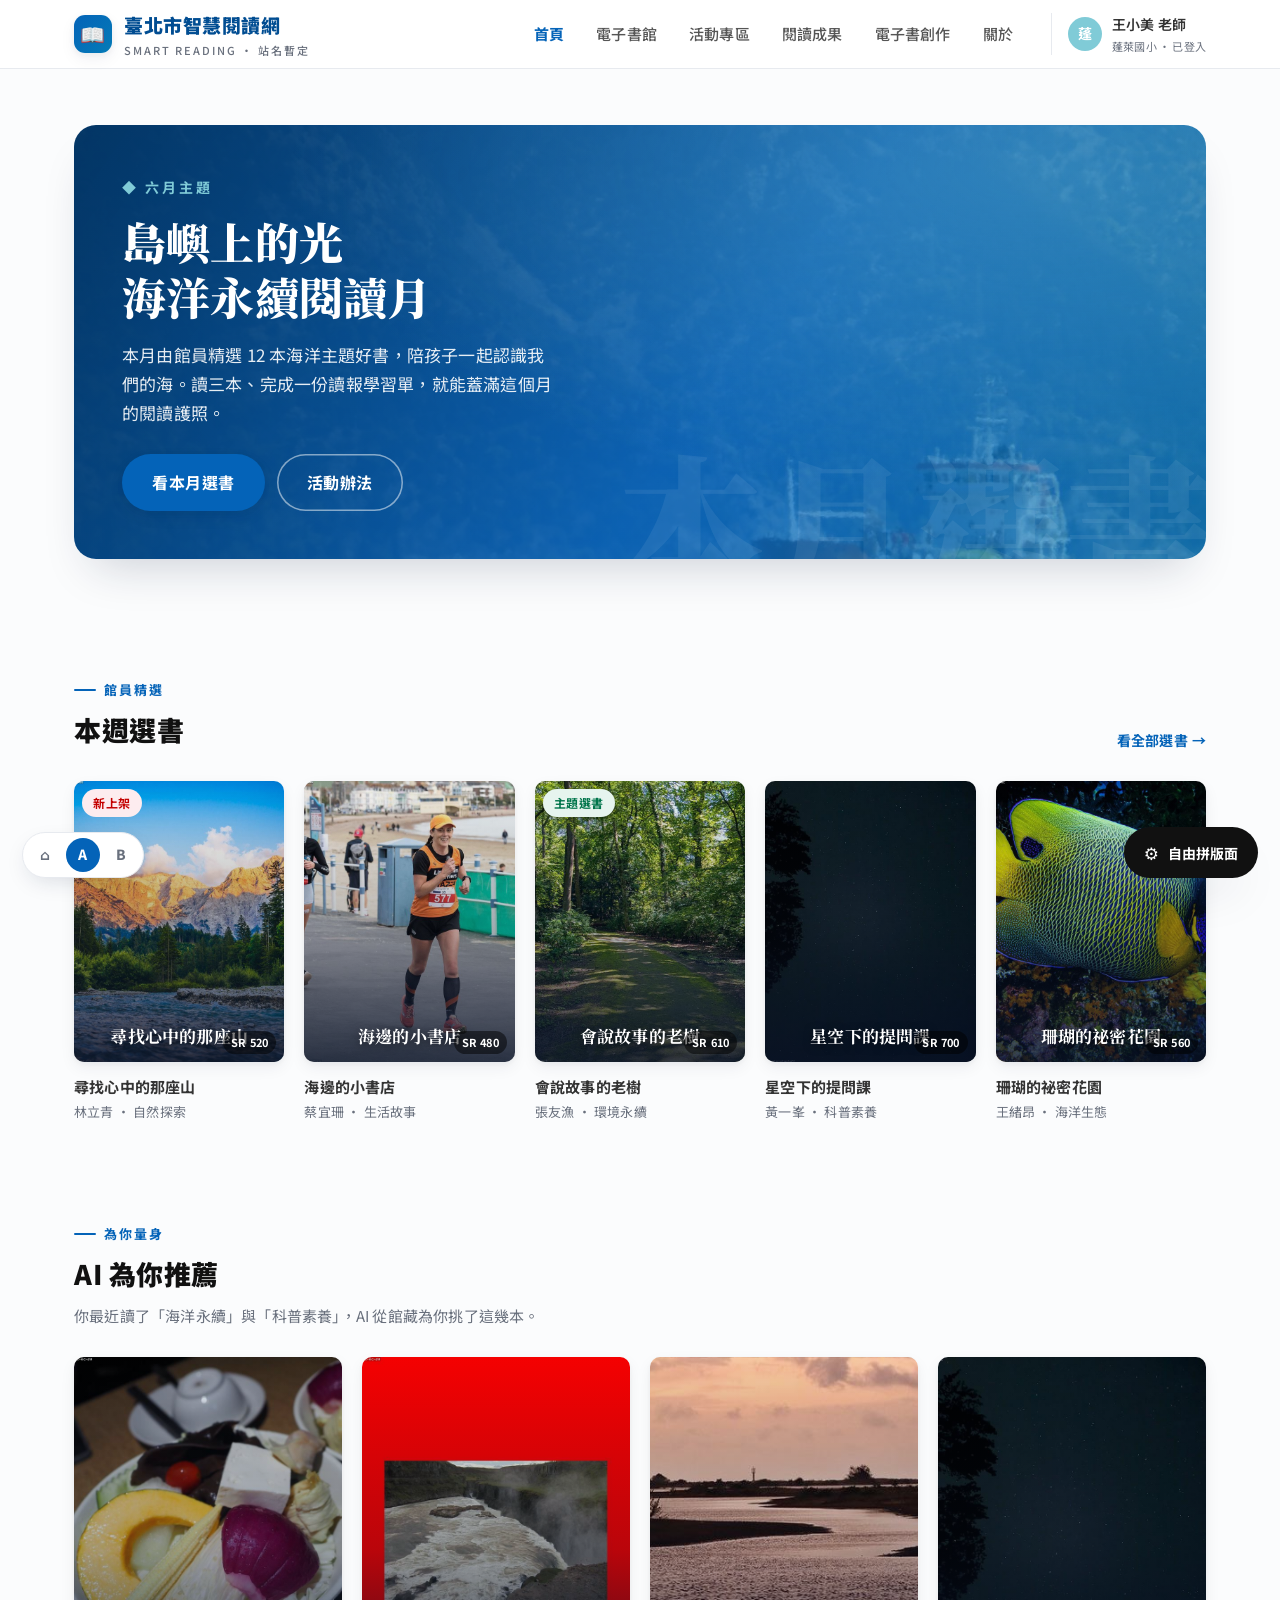
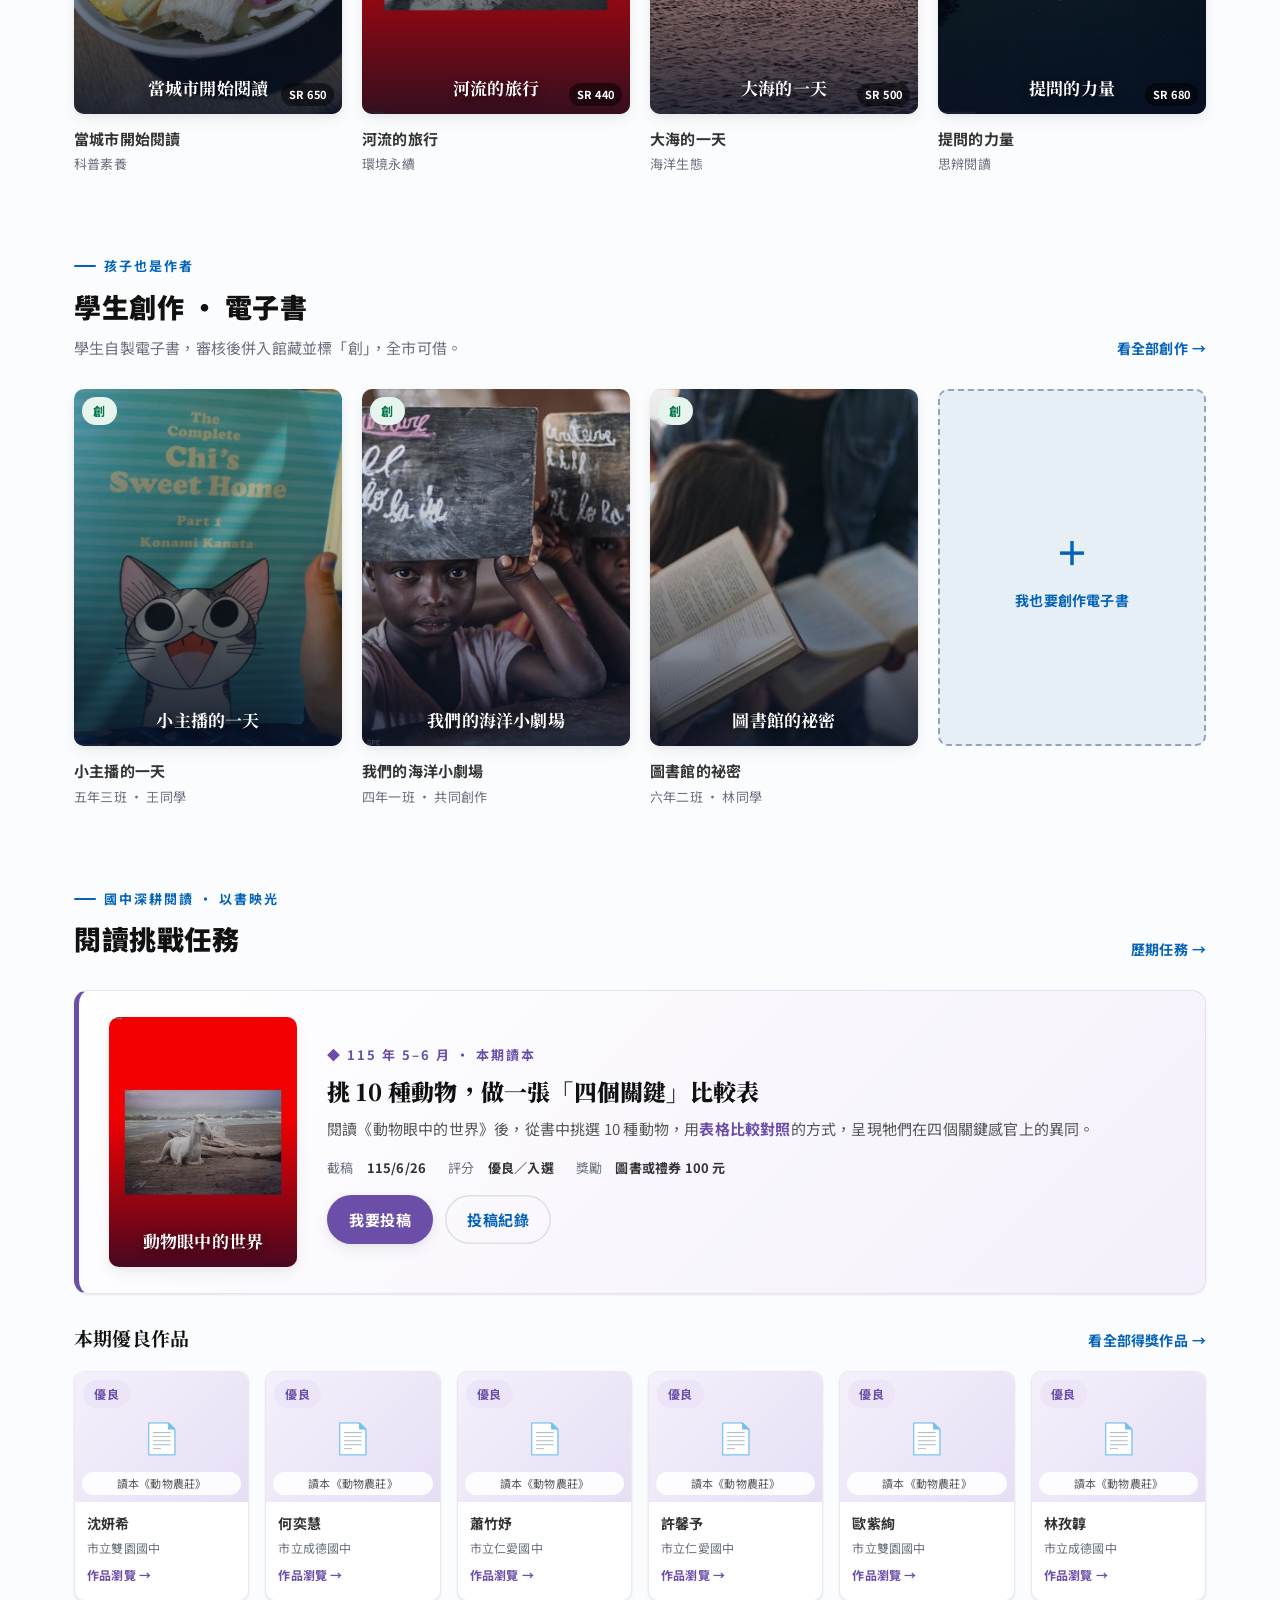
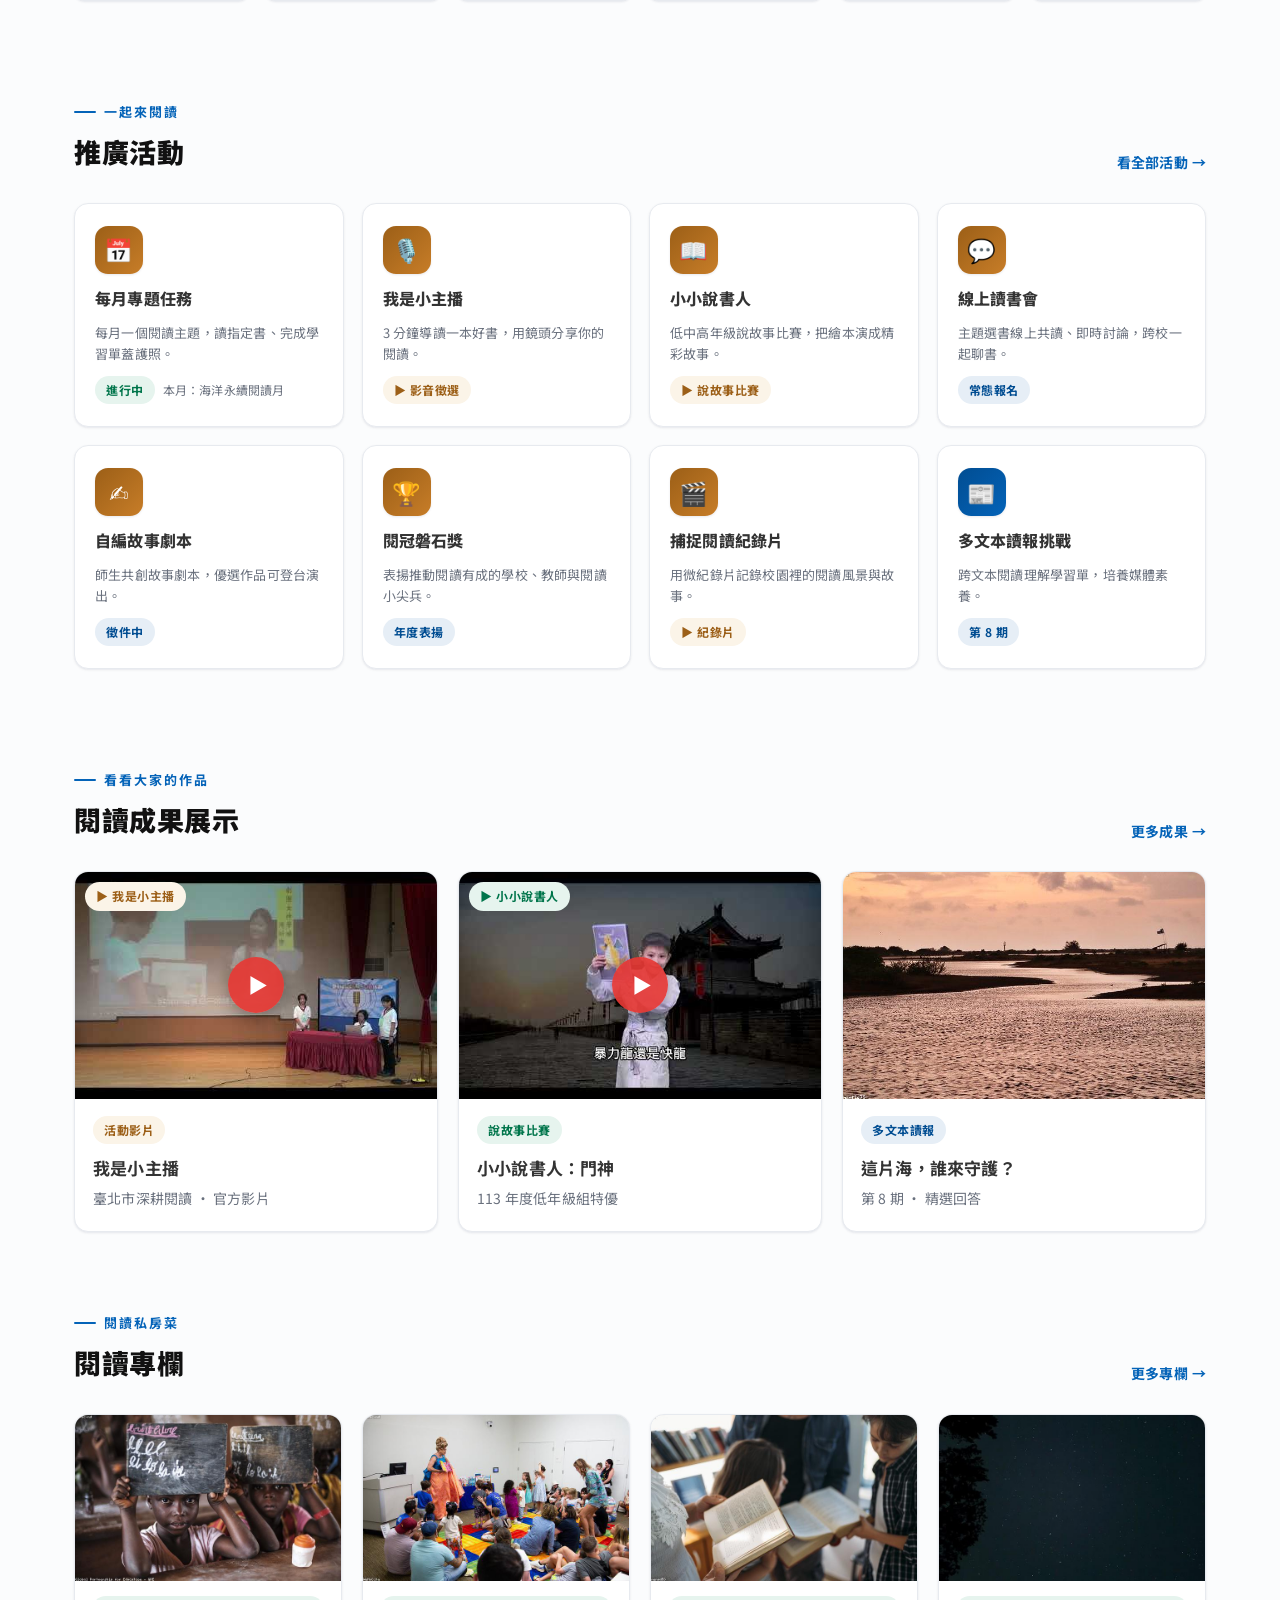
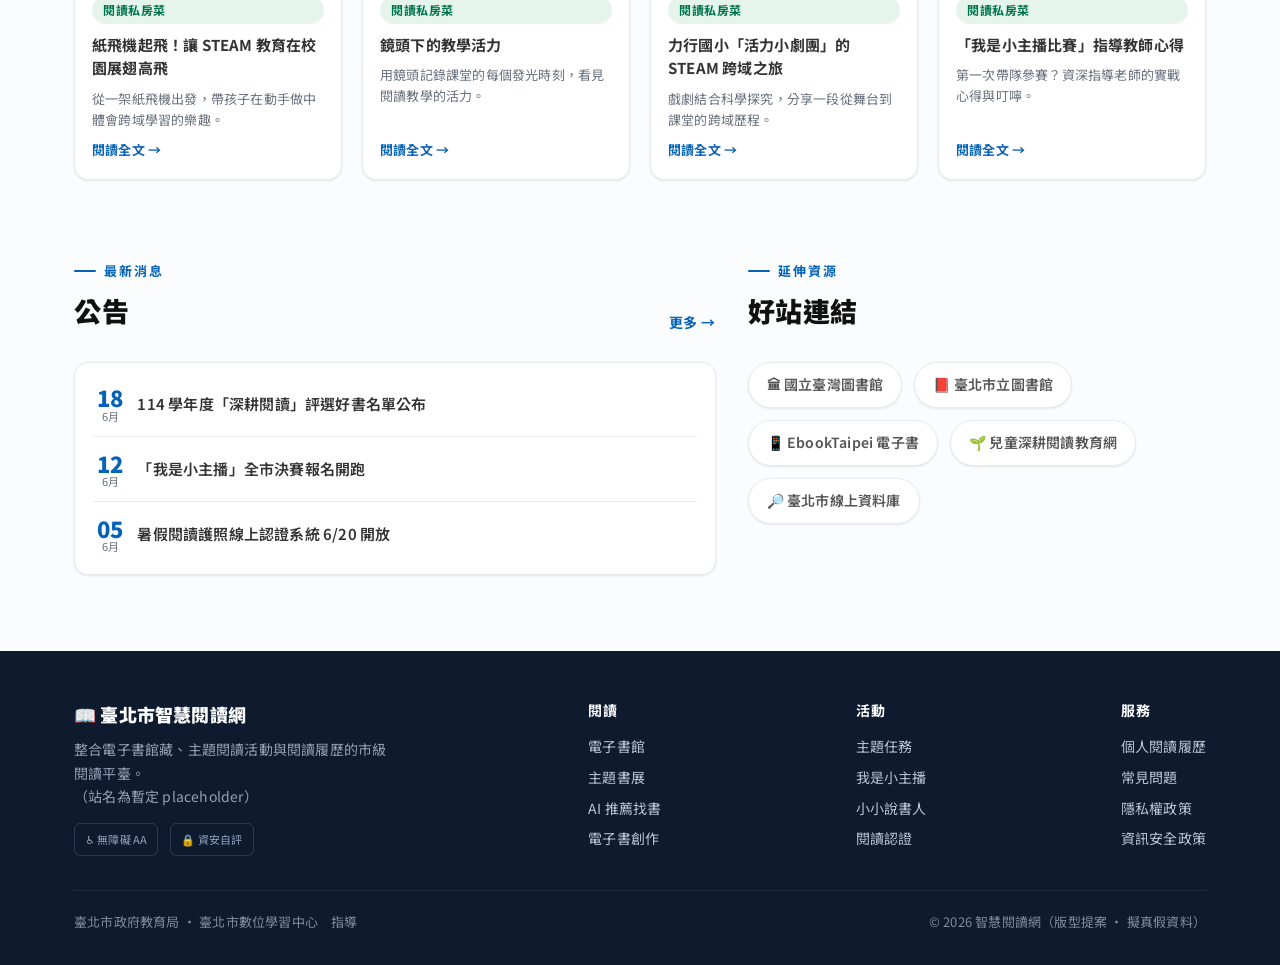
==== commit 0fc663db: "改版：收斂為 A(內容優先)+B(雜誌策展)、入口只留 B、移除 Banner 統計；面板支援拖曳排序；新增國中『以書映光』挑戰任務＋優良作品 - 移除 C 版 - A 改為內容優先（書單/AI推薦/" ====
--- a/version-a.html
+++ b/version-a.html
@@ -3,13 +3,13 @@
 <head>
 <meta charset="UTF-8">
 <meta name="viewport" content="width=device-width, initial-scale=1">
-<title>版本 A · 每月主打｜臺北市智慧閱讀網（版型提案）</title>
+<title>版本 A · 內容優先（書單／創作／推薦）｜臺北市智慧閱讀網（版型提案）</title>
 <link rel="preconnect" href="https://fonts.googleapis.com">
 <link rel="preconnect" href="https://fonts.gstatic.com" crossorigin>
 <link href="https://fonts.googleapis.com/css2?family=Noto+Sans+TC:wght@400;500;700;900&family=Noto+Serif+TC:wght@700;900&display=swap" rel="stylesheet">
 <link rel="stylesheet" href="assets/base.css">
 <style>
-  /* 版本 A 專屬：焦點領頭、其餘收斂 */
+  /* 版本 A：內容優先 — 書單／學生創作／AI 推薦為主，活動／成果為輔 */
   .hero {
     position: relative; overflow: hidden; border-radius: var(--radius-lg);
     background:
@@ -17,52 +17,39 @@
       linear-gradient(125deg, rgba(1,52,99,.94), rgba(4,99,184,.80) 58%, rgba(5,123,183,.62)),
       url('assets/img/hero-ocean.jpg');
     background-size: cover; background-position: center;
-    color: #fff; padding: 52px 48px; box-shadow: var(--shadow-lg);
+    color: #fff; padding: 48px 48px; box-shadow: var(--shadow-lg);
   }
   .hero::after {
-    content: "本月任務"; position: absolute; right: -10px; bottom: -34px;
+    content: "本月選書"; position: absolute; right: -10px; bottom: -34px;
     font-family: var(--font-serif); font-weight: 900; font-size: 150px; line-height: 1;
     color: rgba(255,255,255,.07); pointer-events: none; white-space: nowrap;
   }
   .hero__eyebrow { display: inline-flex; gap: 8px; align-items: center; font-size: 14px; font-weight: 700; letter-spacing: 3px; color: var(--color-secondary-80); }
-  .hero__title { font-family: var(--font-serif); font-size: 46px; font-weight: 900; line-height: 1.25; margin: 16px 0 12px; max-width: 16ch; }
-  .hero__lead { font-size: 17px; color: rgba(255,255,255,.9); max-width: 46ch; }
-  .hero__cta { display: flex; gap: 12px; margin-top: 28px; flex-wrap: wrap; }
+  .hero__title { font-family: var(--font-serif); font-size: 44px; font-weight: 900; line-height: 1.25; margin: 14px 0 12px; max-width: 16ch; }
+  .hero__lead { font-size: 17px; color: rgba(255,255,255,.9); max-width: 48ch; }
+  .hero__cta { display: flex; gap: 12px; margin-top: 26px; flex-wrap: wrap; }
   .hero .btn--ghost { color: #fff; box-shadow: inset 0 0 0 1.5px rgba(255,255,255,.5); }
   .hero .btn--ghost:hover { background: rgba(255,255,255,.14); box-shadow: inset 0 0 0 1.5px #fff; }
-  .hero__stats { display: flex; gap: 40px; margin-top: 36px; position: relative; z-index: 1; }
-  .hero__stat b { font-family: var(--font-serif); font-size: 34px; font-weight: 900; display: block; line-height: 1; }
-  .hero__stat span { font-size: 13px; color: rgba(255,255,255,.78); }
-
-  /* 兩大入口 */
-  .gates { display: grid; grid-template-columns: 1fr 1fr; gap: 22px; }
-  .gate {
-    position: relative; overflow: hidden; border-radius: var(--radius-med); padding: 34px 30px;
-    color: #fff; min-height: 220px; display: flex; flex-direction: column; justify-content: flex-end;
-    box-shadow: var(--shadow-md); transition: transform .25s var(--ease), box-shadow .25s var(--ease);
-  }
-  .gate:hover { transform: translateY(-5px); box-shadow: var(--shadow-lg); }
-  .gate--read { background: linear-gradient(135deg, rgba(10,61,114,.88), rgba(4,99,184,.66)), url('assets/img/act-library.jpg'); background-size: cover; background-position: center; }
-  .gate--act  { background: linear-gradient(135deg, rgba(122,74,18,.86), rgba(199,125,40,.62)), url('assets/img/act-reading.jpg'); background-size: cover; background-position: center; }
-  .gate__icon { position: absolute; top: 22px; right: 26px; font-size: 56px; opacity: .35; }
-  .gate__kicker { font-size: 13px; letter-spacing: 2px; opacity: .85; }
-  .gate__title { font-family: var(--font-serif); font-size: 28px; font-weight: 900; margin: 6px 0 6px; }
-  .gate__desc { font-size: 14px; opacity: .9; margin-bottom: 16px; max-width: 30ch; }
-  .gate__link { font-weight: 700; font-size: 15px; display: inline-flex; gap: 6px; align-items: center; }
 
   .books-row { display: grid; grid-template-columns: repeat(5, 1fr); gap: 20px; }
+  .books-4 { display: grid; grid-template-columns: repeat(4, 1fr); gap: 20px; }
   .grid-2 { display: grid; grid-template-columns: 1.4fr 1fr; gap: 32px; align-items: start; }
   .links-row { display: flex; gap: 12px; flex-wrap: wrap; }
   .link-chip { border: 1px solid var(--line); background: #fff; border-radius: var(--radius-full); padding: 10px 18px; font-size: 14px; font-weight: 600; color: var(--color-neutral-20); box-shadow: var(--shadow-xs); transition: .2s var(--ease); }
   .link-chip:hover { color: var(--color-primary-50); border-color: var(--color-primary-50); transform: translateY(-2px); }
 
+  /* 學生創作 CTA 磚 */
+  .create-cta { display: block; }
+  .create-cta__box { aspect-ratio: 3/4; border: 2px dashed var(--color-neutral-40); border-radius: var(--radius-def); display: flex; flex-direction: column; align-items: center; justify-content: center; gap: 8px; color: var(--color-primary-50); font-size: 34px; font-weight: 700; transition: .2s var(--ease); background: var(--color-primary-70); }
+  .create-cta__box span { font-size: 14px; font-weight: 700; }
+  .create-cta:hover .create-cta__box { border-color: var(--color-primary-50); transform: translateY(-4px); box-shadow: var(--shadow-sm); }
+
   .results-row { display: grid; grid-template-columns: repeat(3,1fr); gap: 20px; }
   .result { padding: 0; overflow: hidden; }
-  .result__img { aspect-ratio: 16/10; display: grid; place-items: center; color: #fff; font-family: var(--font-serif); font-weight: 900; font-size: 21px; }
   .result__body { padding: 16px 18px 20px; }
 
-  @media (max-width: 980px){ .books-row{ grid-template-columns: repeat(3,1fr);} .grid-2{ grid-template-columns: 1fr;} .results-row{ grid-template-columns:1fr;} }
-  @media (max-width: 640px){ .gates{ grid-template-columns:1fr;} .books-row{ grid-template-columns: repeat(2,1fr);} .hero{ padding: 36px 24px;} .hero__title{ font-size: 34px;} .hero__stats{ gap: 22px;} }
+  @media (max-width: 980px){ .books-row{ grid-template-columns: repeat(3,1fr);} .books-4{ grid-template-columns: repeat(2,1fr);} .grid-2{ grid-template-columns: 1fr;} .results-row{ grid-template-columns:1fr;} }
+  @media (max-width: 640px){ .books-row{ grid-template-columns: repeat(2,1fr);} .hero{ padding: 36px 24px;} .hero__title{ font-size: 32px;} }
 </style>
 </head>
 <body data-version="a">
@@ -90,52 +77,95 @@
 </header>
 
 <main>
-  <!-- 本月主題任務（必留） -->
-  <section class="section" data-block="hero" data-block-label="本月主題任務（Hero）" data-block-locked>
+  <!-- 本月主題 Banner（必留；無統計數據） -->
+  <section class="section" data-block="hero" data-block-label="本月主題（Banner）" data-block-locked>
     <div class="container">
       <div class="hero reveal">
-        <span class="hero__eyebrow">◆ 六月主題任務</span>
+        <span class="hero__eyebrow">◆ 六月主題</span>
         <h1 class="hero__title">島嶼上的光<br>海洋永續閱讀月</h1>
-        <p class="hero__lead">讀三本海洋主題好書、完成一份讀報學習單，就能蓋滿這個月的閱讀護照。本月由館員精選 12 本選書，陪孩子一起認識我們的海。</p>
+        <p class="hero__lead">本月由館員精選 12 本海洋主題好書，陪孩子一起認識我們的海。讀三本、完成一份讀報學習單，就能蓋滿這個月的閱讀護照。</p>
         <div class="hero__cta">
-          <a class="btn btn--lg" href="#">立即參加任務</a>
-          <a class="btn btn--ghost btn--lg" href="#">看活動辦法</a>
-        </div>
-        <div class="hero__stats">
-          <div class="hero__stat"><b>3,182</b><span>本月參與學生</span></div>
-          <div class="hero__stat"><b>96,813</b><span>可借電子書（冊）</span></div>
-          <div class="hero__stat"><b>148</b><span>參與班級</span></div>
-        </div>
-      </div>
-    </div>
-  </section>
-
-  <!-- 兩大入口（分流核心） -->
-  <section class="section section--tight" data-block="gates" data-block-label="兩大入口（電子書／活動）" data-block-locked>
-    <div class="container">
-      <div class="gates">
-        <a class="gate gate--read" href="#">
-          <span class="gate__icon">📚</span>
-          <span class="gate__kicker">EBOOKTAIPEI 電子書館</span>
-          <span class="gate__title">借一本書，開始閱讀</span>
-          <span class="gate__desc">96,813 冊電子書館藏、館員主題書展、AI 為你找書，一鍵借閱。</span>
-          <span class="gate__link">進入電子書館 →</span>
-        </a>
-        <a class="gate gate--act" href="#">
-          <span class="gate__icon">🎯</span>
-          <span class="gate__kicker">活動專區</span>
-          <span class="gate__title">參加活動，蓋滿護照</span>
-          <span class="gate__desc">主題閱讀任務、我是小主播、多文本讀報挑戰、閱讀認證與排行榜。</span>
-          <span class="gate__link">進入活動專區 →</span>
-        </a>
-      </div>
-    </div>
-  </section>
-
-  <!-- 推廣活動（可關） -->
+          <a class="btn btn--lg" href="#">看本月選書</a>
+          <a class="btn btn--ghost btn--lg" href="#">活動辦法</a>
+        </div>
+      </div>
+    </div>
+  </section>
+
+  <!-- 【主】本週選書（書單） -->
+  <section class="section" data-block="weekly" data-block-label="本週選書（書單）">
+    <div class="container">
+      <div class="section-head">
+        <div><span class="eyebrow">館員精選</span><h2 class="section-title">本週選書</h2></div>
+        <a class="more-link" href="#">看全部選書</a>
+      </div>
+      <div class="books-row">
+        <a class="book" href="#"><div class="book__cover" style="background-image:url('assets/img/book-mountain.jpg')"><span class="book__badge tag tag--new">新上架</span><span class="book__cover-title">尋找心中的那座山</span><span class="book__sr">SR 520</span></div><div class="book__title">尋找心中的那座山</div><div class="book__meta">林立青 · 自然探索</div></a>
+        <a class="book" href="#"><div class="book__cover" style="background-image:url('assets/img/book-sea.jpg')"><span class="book__cover-title">海邊的小書店</span><span class="book__sr">SR 480</span></div><div class="book__title">海邊的小書店</div><div class="book__meta">蔡宜珊 · 生活故事</div></a>
+        <a class="book" href="#"><div class="book__cover" style="background-image:url('assets/img/book-tree.jpg')"><span class="book__badge tag tag--green">主題選書</span><span class="book__cover-title">會說故事的老樹</span><span class="book__sr">SR 610</span></div><div class="book__title">會說故事的老樹</div><div class="book__meta">張友漁 · 環境永續</div></a>
+        <a class="book" href="#"><div class="book__cover" style="background-image:url('assets/img/book-stars.jpg')"><span class="book__cover-title">星空下的提問課</span><span class="book__sr">SR 700</span></div><div class="book__title">星空下的提問課</div><div class="book__meta">黃一峯 · 科普素養</div></a>
+        <a class="book" href="#"><div class="book__cover" style="background-image:url('assets/img/book-coral.jpg')"><span class="book__cover-title">珊瑚的祕密花園</span><span class="book__sr">SR 560</span></div><div class="book__title">珊瑚的祕密花園</div><div class="book__meta">王緒昂 · 海洋生態</div></a>
+      </div>
+    </div>
+  </section>
+
+  <!-- 【主】AI 為你推薦 -->
+  <section class="section section--tight" data-block="airec" data-block-label="AI 為你推薦">
+    <div class="container">
+      <div class="section-head"><div><span class="eyebrow">為你量身</span><h2 class="section-title">AI 為你推薦</h2><p class="section-desc">你最近讀了「海洋永續」與「科普素養」，AI 從館藏為你挑了這幾本。</p></div></div>
+      <div class="books-4">
+        <a class="book" href="#"><div class="book__cover" style="background-image:url('assets/img/book-city.jpg')"><span class="book__cover-title">當城市開始閱讀</span><span class="book__sr">SR 650</span></div><div class="book__title">當城市開始閱讀</div><div class="book__meta">科普素養</div></a>
+        <a class="book" href="#"><div class="book__cover" style="background-image:url('assets/img/book-river.jpg')"><span class="book__cover-title">河流的旅行</span><span class="book__sr">SR 440</span></div><div class="book__title">河流的旅行</div><div class="book__meta">環境永續</div></a>
+        <a class="book" href="#"><div class="book__cover" style="background-image:url('assets/img/act-ocean.jpg')"><span class="book__cover-title">大海的一天</span><span class="book__sr">SR 500</span></div><div class="book__title">大海的一天</div><div class="book__meta">海洋生態</div></a>
+        <a class="book" href="#"><div class="book__cover" style="background-image:url('assets/img/book-stars.jpg')"><span class="book__cover-title">提問的力量</span><span class="book__sr">SR 680</span></div><div class="book__title">提問的力量</div><div class="book__meta">思辨閱讀</div></a>
+      </div>
+    </div>
+  </section>
+
+  <!-- 【主】學生創作 · 電子書 -->
+  <section class="section section--tight" data-block="creation" data-block-label="學生創作 · 電子書">
+    <div class="container">
+      <div class="section-head"><div><span class="eyebrow">孩子也是作者</span><h2 class="section-title">學生創作 · 電子書</h2><p class="section-desc">學生自製電子書，審核後併入館藏並標「創」，全市可借。</p></div><a class="more-link" href="#">看全部創作</a></div>
+      <div class="books-4">
+        <a class="book" href="#"><div class="book__cover" style="background-image:url('assets/img/book-kid.jpg')"><span class="book__badge tag tag--green">創</span><span class="book__cover-title">小主播的一天</span></div><div class="book__title">小主播的一天</div><div class="book__meta">五年三班 · 王同學</div></a>
+        <a class="book" href="#"><div class="book__cover" style="background-image:url('assets/img/act-class.jpg')"><span class="book__badge tag tag--green">創</span><span class="book__cover-title">我們的海洋小劇場</span></div><div class="book__title">我們的海洋小劇場</div><div class="book__meta">四年一班 · 共同創作</div></a>
+        <a class="book" href="#"><div class="book__cover" style="background-image:url('assets/img/act-library.jpg')"><span class="book__badge tag tag--green">創</span><span class="book__cover-title">圖書館的祕密</span></div><div class="book__title">圖書館的祕密</div><div class="book__meta">六年二班 · 林同學</div></a>
+        <a class="book create-cta" href="#"><div class="create-cta__box">＋<span>我也要創作電子書</span></div></a>
+      </div>
+    </div>
+  </section>
+
+  <!-- 以書映光（國中閱讀挑戰 + 優良作品）可關 -->
+  <section class="section section--tight" data-block="challenge" data-block-label="以書映光（國中閱讀挑戰）">
+    <div class="container">
+      <div class="section-head"><div><span class="eyebrow">國中深耕閱讀 · 以書映光</span><h2 class="section-title">閱讀挑戰任務</h2></div><a class="more-link" href="#">歷期任務</a></div>
+      <div class="challenge">
+        <div class="challenge__cover" style="background-image:url('assets/img/book-animal.jpg')"><span>動物眼中的世界</span></div>
+        <div>
+          <span class="challenge__kicker">◆ 115 年 5–6 月 · 本期讀本</span>
+          <div class="challenge__title">挑 10 種動物，做一張「四個關鍵」比較表</div>
+          <p class="challenge__task">閱讀《動物眼中的世界》後，從書中挑選 10 種動物，用<b>表格比較對照</b>的方式，呈現牠們在四個關鍵感官上的異同。</p>
+          <div class="challenge__meta"><span>截稿　<b>115/6/26</b></span><span>評分　<b>優良／入選</b></span><span>獎勵　<b>圖書或禮券 100 元</b></span></div>
+          <div class="challenge__cta"><a class="btn btn--chal" href="#">我要投稿</a><a class="btn btn--ghost" href="#">投稿紀錄</a></div>
+        </div>
+      </div>
+
+      <div class="work-subhead"><h3>本期優良作品</h3><a class="more-link" href="#">看全部得獎作品</a></div>
+      <div class="work-grid">
+        <a class="work-card" href="#"><div class="work-card__thumb">📄<span class="work-card__badge tag" style="background:#ece5f7;color:#6b4ea8">優良</span><span class="work-card__rdr">讀本《動物農莊》</span></div><div class="work-card__body"><div class="work-card__who">沈妍希</div><div class="work-card__sch">市立雙園國中</div><span class="work-card__more">作品瀏覽 →</span></div></a>
+        <a class="work-card" href="#"><div class="work-card__thumb">📄<span class="work-card__badge tag" style="background:#ece5f7;color:#6b4ea8">優良</span><span class="work-card__rdr">讀本《動物農莊》</span></div><div class="work-card__body"><div class="work-card__who">何奕慧</div><div class="work-card__sch">市立成德國中</div><span class="work-card__more">作品瀏覽 →</span></div></a>
+        <a class="work-card" href="#"><div class="work-card__thumb">📄<span class="work-card__badge tag" style="background:#ece5f7;color:#6b4ea8">優良</span><span class="work-card__rdr">讀本《動物農莊》</span></div><div class="work-card__body"><div class="work-card__who">蕭竹妤</div><div class="work-card__sch">市立仁愛國中</div><span class="work-card__more">作品瀏覽 →</span></div></a>
+        <a class="work-card" href="#"><div class="work-card__thumb">📄<span class="work-card__badge tag" style="background:#ece5f7;color:#6b4ea8">優良</span><span class="work-card__rdr">讀本《動物農莊》</span></div><div class="work-card__body"><div class="work-card__who">許馨予</div><div class="work-card__sch">市立仁愛國中</div><span class="work-card__more">作品瀏覽 →</span></div></a>
+        <a class="work-card" href="#"><div class="work-card__thumb">📄<span class="work-card__badge tag" style="background:#ece5f7;color:#6b4ea8">優良</span><span class="work-card__rdr">讀本《動物農莊》</span></div><div class="work-card__body"><div class="work-card__who">歐紫絢</div><div class="work-card__sch">市立雙園國中</div><span class="work-card__more">作品瀏覽 →</span></div></a>
+        <a class="work-card" href="#"><div class="work-card__thumb">📄<span class="work-card__badge tag" style="background:#ece5f7;color:#6b4ea8">優良</span><span class="work-card__rdr">讀本《動物農莊》</span></div><div class="work-card__body"><div class="work-card__who">林孜韕</div><div class="work-card__sch">市立成德國中</div><span class="work-card__more">作品瀏覽 →</span></div></a>
+      </div>
+    </div>
+  </section>
+
+  <!-- 【輔】推廣活動 -->
   <section class="section" data-block="promo" data-block-label="推廣活動">
     <div class="container">
-      <div class="section-head"><div><span class="eyebrow">一起來閱讀</span><h2 class="section-title">推廣活動</h2><p class="section-desc">市級閱讀推動活動，一站報名參加。</p></div><a class="more-link" href="#">看全部活動</a></div>
+      <div class="section-head"><div><span class="eyebrow">一起來閱讀</span><h2 class="section-title">推廣活動</h2></div><a class="more-link" href="#">看全部活動</a></div>
       <div class="act-grid">
         <a class="act-card" href="#"><span class="act-card__icon">📅</span><div class="act-card__title">每月專題任務</div><div class="act-card__desc">每月一個閱讀主題，讀指定書、完成學習單蓋護照。</div><div class="act-card__foot"><span class="tag tag--green">進行中</span><span style="font-size:12px;color:var(--color-neutral-30)">本月：海洋永續閱讀月</span></div></a>
         <a class="act-card" href="https://www.youtube.com/watch?v=mOS-JAw0zNY" target="_blank" rel="noopener"><span class="act-card__icon">🎙️</span><div class="act-card__title">我是小主播</div><div class="act-card__desc">3 分鐘導讀一本好書，用鏡頭分享你的閱讀。</div><div class="act-card__foot"><span class="tag tag--act">▶ 影音徵選</span></div></a>
@@ -149,43 +179,35 @@
     </div>
   </section>
 
-  <!-- 本週選書 -->
-  <section class="section" data-block="weekly" data-block-label="本週選書">
-    <div class="container">
-      <div class="section-head">
-        <div>
-          <span class="eyebrow">館員精選</span>
-          <h2 class="section-title">本週選書</h2>
-        </div>
-        <a class="more-link" href="#">看全部選書</a>
-      </div>
-      <div class="books-row">
-        <a class="book" href="#"><div class="book__cover" style="background-image:url('assets/img/book-mountain.jpg')"><span class="book__badge tag tag--new">新上架</span><span class="book__cover-title">尋找心中的那座山</span><span class="book__sr">SR 520</span></div><div class="book__title">尋找心中的那座山</div><div class="book__meta">林立青 ·  自然探索</div></a>
-        <a class="book" href="#"><div class="book__cover" style="background-image:url('assets/img/book-sea.jpg')"><span class="book__cover-title">海邊的小書店</span><span class="book__sr">SR 480</span></div><div class="book__title">海邊的小書店</div><div class="book__meta">蔡宜珊 · 生活故事</div></a>
-        <a class="book" href="#"><div class="book__cover" style="background-image:url('assets/img/book-tree.jpg')"><span class="book__badge tag tag--green">主題選書</span><span class="book__cover-title">會說故事的老樹</span><span class="book__sr">SR 610</span></div><div class="book__title">會說故事的老樹</div><div class="book__meta">張友漁 · 環境永續</div></a>
-        <a class="book" href="#"><div class="book__cover" style="background-image:url('assets/img/book-stars.jpg')"><span class="book__cover-title">星空下的提問課</span><span class="book__sr">SR 700</span></div><div class="book__title">星空下的提問課</div><div class="book__meta">黃一峯 · 科普素養</div></a>
-        <a class="book" href="#"><div class="book__cover" style="background-image:url('assets/img/book-kid.jpg')"><span class="book__badge tag tag--act">創</span><span class="book__cover-title">小主播的一天</span><span class="book__sr">SR 450</span></div><div class="book__title">小主播的一天</div><div class="book__meta">學生創作 · 校園生活</div></a>
-      </div>
-    </div>
-  </section>
-
-  <!-- 次級：AI 推薦 + 最新公告 並排 -->
-  <section class="section section--tight" data-block="midrow" data-block-label="AI 推薦 ＋ 最新公告">
+  <!-- 【輔】閱讀成果展示 -->
+  <section class="section section--tight" data-block="results" data-block-label="閱讀成果展示">
+    <div class="container">
+      <div class="section-head"><div><span class="eyebrow">看看大家的作品</span><h2 class="section-title">閱讀成果展示</h2></div><a class="more-link" href="#">更多成果</a></div>
+      <div class="results-row">
+        <a class="card result" href="https://www.youtube.com/watch?v=mOS-JAw0zNY" target="_blank" rel="noopener"><div class="result__img media media--16x10 play" style="background-image:url('assets/img-real/ytv-anchor.jpg')"><span class="media__tag tag tag--act">▶ 我是小主播</span></div><div class="result__body"><span class="tag tag--act">活動影片</span><h3 style="margin:10px 0 4px;font-size:17px">我是小主播</h3><p style="margin:0;color:var(--color-neutral-30);font-size:14px">臺北市深耕閱讀 · 官方影片</p></div></a>
+        <a class="card result" href="https://www.youtube.com/watch?v=9Mnvkc81wYE" target="_blank" rel="noopener"><div class="result__img media media--16x10 play" style="background-image:url('assets/img-real/ytv-storyteller1.jpg')"><span class="media__tag tag tag--green">▶ 小小說書人</span></div><div class="result__body"><span class="tag tag--green">說故事比賽</span><h3 style="margin:10px 0 4px;font-size:17px">小小說書人：門神</h3><p style="margin:0;color:var(--color-neutral-30);font-size:14px">113 年度低年級組特優</p></div></a>
+        <div class="card result"><div class="result__img media media--16x10" style="background-image:url('assets/img/act-ocean.jpg')"></div><div class="result__body"><span class="tag">多文本讀報</span><h3 style="margin:10px 0 4px;font-size:17px">這片海，誰來守護？</h3><p style="margin:0;color:var(--color-neutral-30);font-size:14px">第 8 期 · 精選回答</p></div></div>
+      </div>
+    </div>
+  </section>
+
+  <!-- 閱讀專欄（可關） -->
+  <section class="section section--tight" data-block="column" data-block-label="閱讀專欄（閱讀私房菜）">
+    <div class="container">
+      <div class="section-head"><div><span class="eyebrow">閱讀私房菜</span><h2 class="section-title">閱讀專欄</h2></div><a class="more-link" href="#">更多專欄</a></div>
+      <div class="col-grid">
+        <a class="col-card" href="#"><div class="col-card__img" style="background-image:url('assets/img/act-class.jpg')"></div><div class="col-card__body"><span class="tag tag--green">閱讀私房菜</span><div class="col-card__title">紙飛機起飛！讓 STEAM 教育在校園展翅高飛</div><div class="col-card__excerpt">從一架紙飛機出發，帶孩子在動手做中體會跨域學習的樂趣。</div><span class="col-card__more">閱讀全文 →</span></div></a>
+        <a class="col-card" href="#"><div class="col-card__img" style="background-image:url('assets/img/act-reading.jpg')"></div><div class="col-card__body"><span class="tag tag--green">閱讀私房菜</span><div class="col-card__title">鏡頭下的教學活力</div><div class="col-card__excerpt">用鏡頭記錄課堂的每個發光時刻，看見閱讀教學的活力。</div><span class="col-card__more">閱讀全文 →</span></div></a>
+        <a class="col-card" href="#"><div class="col-card__img" style="background-image:url('assets/img/act-library.jpg')"></div><div class="col-card__body"><span class="tag tag--green">閱讀私房菜</span><div class="col-card__title">力行國小「活力小劇團」的 STEAM 跨域之旅</div><div class="col-card__excerpt">戲劇結合科學探究，分享一段從舞台到課堂的跨域歷程。</div><span class="col-card__more">閱讀全文 →</span></div></a>
+        <a class="col-card" href="#"><div class="col-card__img" style="background-image:url('assets/img/book-stars.jpg')"></div><div class="col-card__body"><span class="tag tag--green">閱讀私房菜</span><div class="col-card__title">「我是小主播比賽」指導教師心得</div><div class="col-card__excerpt">第一次帶隊參賽？資深指導老師的實戰心得與叮嚀。</div><span class="col-card__more">閱讀全文 →</span></div></a>
+      </div>
+    </div>
+  </section>
+
+  <!-- 公告 + 好站（可關） -->
+  <section class="section section--tight" data-block="notice" data-block-label="公告 ＋ 好站連結">
     <div class="container">
       <div class="grid-2">
-        <div>
-          <div class="section-head">
-            <div><span class="eyebrow">為你量身</span><h2 class="section-title">AI 為你推薦</h2></div>
-          </div>
-          <div class="card" style="background:linear-gradient(135deg,#eef4fb,#fff);">
-            <p style="margin:0 0 16px;color:var(--color-neutral-20)">你最近讀了 <b>海洋永續</b> 與 <b>科普素養</b>，AI 從館藏為你挑了這幾本：</p>
-            <div class="books-row" style="grid-template-columns:repeat(3,1fr)">
-              <a class="book" href="#"><div class="book__cover" style="background-image:url('assets/img/book-city.jpg')"><span class="book__cover-title">當城市開始閱讀</span></div><div class="book__title">當城市開始閱讀</div></a>
-              <a class="book" href="#"><div class="book__cover" style="background-image:url('assets/img/book-coral.jpg')"><span class="book__cover-title">珊瑚的祕密花園</span></div><div class="book__title">珊瑚的祕密花園</div></a>
-              <a class="book" href="#"><div class="book__cover" style="background-image:url('assets/img/book-river.jpg')"><span class="book__cover-title">河流的旅行</span></div><div class="book__title">河流的旅行</div></a>
-            </div>
-          </div>
-        </div>
         <div>
           <div class="section-head"><div><span class="eyebrow">最新消息</span><h2 class="section-title">公告</h2></div><a class="more-link" href="#">更多</a></div>
           <div class="card" style="padding:8px 18px;">
@@ -194,46 +216,16 @@
             <a class="notice" href="#"><div class="notice__date"><div class="notice__day">05</div><div class="notice__mon">6月</div></div><div class="notice__body"><div class="notice__title">暑假閱讀護照線上認證系統 6/20 開放</div></div></a>
           </div>
         </div>
-      </div>
-    </div>
-  </section>
-
-  <!-- 成果展示（可關） -->
-  <section class="section" data-block="results" data-block-label="閱讀成果展示">
-    <div class="container">
-      <div class="section-head"><div><span class="eyebrow">看看大家的作品</span><h2 class="section-title">閱讀成果展示</h2></div><a class="more-link" href="#">更多成果</a></div>
-      <div class="results-row">
-        <a class="card result" href="https://www.youtube.com/watch?v=mOS-JAw0zNY" target="_blank" rel="noopener"><div class="result__img media media--16x10 play" style="background-image:url('assets/img-real/ytv-anchor.jpg')"><span class="media__tag tag tag--act">▶ 我是小主播</span></div><div class="result__body"><span class="tag tag--act">活動影片</span><h3 style="margin:10px 0 4px;font-size:17px">我是小主播</h3><p style="margin:0;color:var(--color-neutral-30);font-size:14px">臺北市深耕閱讀 · 官方影片</p></div></a>
-        <a class="card result" href="https://www.youtube.com/watch?v=9Mnvkc81wYE" target="_blank" rel="noopener"><div class="result__img media media--16x10 play" style="background-image:url('assets/img-real/ytv-storyteller1.jpg')"><span class="media__tag tag tag--green">▶ 小小說書人</span></div><div class="result__body"><span class="tag tag--green">說故事比賽</span><h3 style="margin:10px 0 4px;font-size:17px">小小說書人：門神</h3><p style="margin:0;color:var(--color-neutral-30);font-size:14px">113 年度低年級組特優</p></div></a>
-        <div class="card result"><div class="result__img media media--16x10" style="background-image:url('assets/img/book-kid.jpg')"></div><div class="result__body"><span class="tag tag--green">創作</span><h3 style="margin:10px 0 4px;font-size:17px">學生創作《小主播的一天》</h3><p style="margin:0;color:var(--color-neutral-30);font-size:14px">已上架 HyRead · 全市可借</p></div></div>
-      </div>
-    </div>
-  </section>
-
-  <!-- 閱讀專欄（可關） -->
-  <section class="section" data-block="column" data-block-label="閱讀專欄（閱讀私房菜）">
-    <div class="container">
-      <div class="section-head"><div><span class="eyebrow">閱讀私房菜</span><h2 class="section-title">閱讀專欄</h2></div><a class="more-link" href="#">更多專欄</a></div>
-      <div class="col-grid">
-        <a class="col-card" href="#"><div class="col-card__img" style="background-image:url('assets/img/act-class.jpg')"></div><div class="col-card__body"><span class="tag tag--green">閱讀私房菜</span><div class="col-card__title">紙飛機起飛！讓 STEAM 教育在校園展翅高飛</div><div class="col-card__excerpt">從一架紙飛機出發，帶孩子在動手做中體會跨域學習的樂趣。</div><span class="col-card__more">閱讀全文 →</span></div></a>
-        <a class="col-card" href="#"><div class="col-card__img" style="background-image:url('assets/img/act-reading.jpg')"></div><div class="col-card__body"><span class="tag tag--green">閱讀私房菜</span><div class="col-card__title">鏡頭下的教學活力</div><div class="col-card__excerpt">用鏡頭記錄課堂的每個發光時刻，看見閱讀教學的活力。</div><span class="col-card__more">閱讀全文 →</span></div></a>
-        <a class="col-card" href="#"><div class="col-card__img" style="background-image:url('assets/img/act-library.jpg')"></div><div class="col-card__body"><span class="tag tag--green">閱讀私房菜</span><div class="col-card__title">力行國小「活力小劇團」的 STEAM 跨域之旅</div><div class="col-card__excerpt">戲劇結合科學探究，分享一段從舞台到課堂的跨域歷程。</div><span class="col-card__more">閱讀全文 →</span></div></a>
-        <a class="col-card" href="#"><div class="col-card__img" style="background-image:url('assets/img/book-stars.jpg')"></div><div class="col-card__body"><span class="tag tag--green">閱讀私房菜</span><div class="col-card__title">「我是小主播比賽」指導教師心得</div><div class="col-card__excerpt">第一次帶隊參賽？資深指導老師的實戰心得與叮嚀。</div><span class="col-card__more">閱讀全文 →</span></div></a>
-      </div>
-    </div>
-  </section>
-
-  <!-- 好站連結（可關） -->
-  <section class="section section--tight" data-block="links" data-block-label="好站連結">
-    <div class="container">
-      <div class="section-head"><div><span class="eyebrow">延伸資源</span><h2 class="section-title">好站連結</h2></div></div>
-      <div class="links-row">
-        <a class="link-chip" href="#">🏛 國立臺灣圖書館</a>
-        <a class="link-chip" href="#">📕 臺北市立圖書館</a>
-        <a class="link-chip" href="#">📱 EbookTaipei 電子書</a>
-        <a class="link-chip" href="#">🌱 兒童深耕閱讀教育網</a>
-        <a class="link-chip" href="#">🔎 臺北市線上資料庫</a>
-        <a class="link-chip" href="#">🎧 EbookTaipei 朗讀</a>
+        <div>
+          <div class="section-head"><div><span class="eyebrow">延伸資源</span><h2 class="section-title">好站連結</h2></div></div>
+          <div class="links-row">
+            <a class="link-chip" href="#">🏛 國立臺灣圖書館</a>
+            <a class="link-chip" href="#">📕 臺北市立圖書館</a>
+            <a class="link-chip" href="#">📱 EbookTaipei 電子書</a>
+            <a class="link-chip" href="#">🌱 兒童深耕閱讀教育網</a>
+            <a class="link-chip" href="#">🔎 臺北市線上資料庫</a>
+          </div>
+        </div>
       </div>
     </div>
   </section>
@@ -249,7 +241,7 @@
         <div class="footer-badges"><span class="footer-badge">♿ 無障礙 AA</span><span class="footer-badge">🔒 資安自評</span></div>
       </div>
       <div class="footer-col"><h4>閱讀</h4><ul><li><a href="#">電子書館</a></li><li><a href="#">主題書展</a></li><li><a href="#">AI 推薦找書</a></li><li><a href="#">電子書創作</a></li></ul></div>
-      <div class="footer-col"><h4>活動</h4><ul><li><a href="#">主題任務</a></li><li><a href="#">我是小主播</a></li><li><a href="#">多文本讀報</a></li><li><a href="#">閱讀認證</a></li></ul></div>
+      <div class="footer-col"><h4>活動</h4><ul><li><a href="#">主題任務</a></li><li><a href="#">我是小主播</a></li><li><a href="#">小小說書人</a></li><li><a href="#">閱讀認證</a></li></ul></div>
       <div class="footer-col"><h4>服務</h4><ul><li><a href="#">個人閱讀履歷</a></li><li><a href="#">常見問題</a></li><li><a href="#">隱私權政策</a></li><li><a href="#">資訊安全政策</a></li></ul></div>
     </div>
     <div class="footer-bottom"><span>臺北市政府教育局 · 臺北市數位學習中心　指導</span><span>© 2026 智慧閱讀網（版型提案 · 擬真假資料）</span></div>
@@ -259,9 +251,8 @@
 <!-- 版本切換 -->
 <nav class="ver-switch" aria-label="版本切換">
   <a class="ver-switch__home" href="index.html" title="回提案首頁">⌂</a>
-  <a href="version-a.html" class="is-current" title="版本 A">A</a>
-  <a href="version-b.html" title="版本 B">B</a>
-  <a href="version-c.html" title="版本 C">C</a>
+  <a href="version-a.html" class="is-current" title="版本 A · 內容優先">A</a>
+  <a href="version-b.html" title="版本 B · 雜誌策展">B</a>
 </nav>
 
 <script src="assets/toggle.js"></script>
--- a/assets/base.css
+++ b/assets/base.css
@@ -195,6 +195,38 @@
   padding: 22px; box-shadow: var(--shadow-xs); transition: transform .2s var(--ease), box-shadow .2s var(--ease), border-color .2s;
 }
 .card:hover { box-shadow: var(--shadow-sm); border-color: var(--color-neutral-60); transform: translateY(-3px); }
+
+/* ── 閱讀挑戰任務（國中深耕閱讀 · 投稿）── */
+.challenge { display: grid; grid-template-columns: 188px 1fr; gap: 30px; align-items: center; background: linear-gradient(135deg, #ffffff, #f4f0fb); border: 1px solid #e6e0f2; border-left: 5px solid #6b4ea8; border-radius: var(--radius-med); padding: 26px 30px; box-shadow: var(--shadow-xs); }
+.challenge__cover { aspect-ratio: 3/4; border-radius: var(--radius-def); background-size: cover; background-position: center; box-shadow: var(--shadow-sm); position: relative; display: flex; align-items: flex-end; justify-content: center; color: #fff; }
+.challenge__cover::before { content: ""; position: absolute; inset: 0; border-radius: inherit; background: linear-gradient(to top, rgba(20,10,40,.78), rgba(20,10,40,.05) 60%); }
+.challenge__cover span { position: relative; z-index: 1; font-family: var(--font-serif); font-weight: 700; font-size: 17px; padding: 0 10px 12px; text-align: center; text-shadow: 0 2px 8px rgba(0,0,0,.5); }
+.challenge__kicker { display: inline-flex; gap: 8px; align-items: center; font-size: 13px; font-weight: 700; letter-spacing: 2px; color: #6b4ea8; }
+.challenge__title { font-family: var(--font-serif); font-size: 23px; font-weight: 900; margin: 9px 0 8px; color: var(--color-neutral-0); line-height: 1.4; }
+.challenge__task { font-size: 15px; color: var(--color-neutral-20); line-height: 1.75; margin: 0 0 14px; }
+.challenge__task b { color: #6b4ea8; }
+.challenge__meta { display: flex; gap: 22px; flex-wrap: wrap; margin-bottom: 16px; font-size: 13px; color: var(--color-neutral-30); }
+.challenge__meta b { color: var(--color-neutral-10); }
+.challenge__cta { display: flex; gap: 12px; flex-wrap: wrap; }
+.btn--chal { background: #6b4ea8; }
+.btn--chal:hover { background: #553c87; }
+@media (max-width: 680px){ .challenge { grid-template-columns: 1fr; } .challenge__cover { max-width: 156px; } }
+
+/* 以書映光 · 優良作品（學生投稿）*/
+.work-subhead { display: flex; align-items: baseline; justify-content: space-between; gap: 12px; margin: 28px 0 16px; }
+.work-subhead h3 { font-family: var(--font-serif); font-size: 19px; margin: 0; color: var(--color-neutral-0); }
+.work-grid { display: grid; grid-template-columns: repeat(6, 1fr); gap: 16px; }
+.work-card { background: #fff; border: 1px solid var(--line); border-radius: var(--radius-def); overflow: hidden; box-shadow: var(--shadow-xs); transition: transform .2s var(--ease), box-shadow .2s var(--ease); }
+.work-card:hover { transform: translateY(-3px); box-shadow: var(--shadow-sm); }
+.work-card__thumb { aspect-ratio: 4/3; position: relative; display: grid; place-items: center; font-size: 30px; color: #6b4ea8; background: linear-gradient(135deg, #f4f0fb, #e7def5); }
+.work-card__badge { position: absolute; top: 8px; left: 8px; }
+.work-card__rdr { position: absolute; bottom: 7px; left: 7px; right: 7px; font-size: 11px; color: var(--color-neutral-20); background: rgba(255,255,255,.88); border-radius: var(--radius-full); padding: 2px 8px; text-align: center; }
+.work-card__body { padding: 10px 12px 13px; }
+.work-card__who { font-size: 14px; font-weight: 700; color: var(--color-neutral-10); }
+.work-card__sch { font-size: 12px; color: var(--color-neutral-30); margin-top: 2px; }
+.work-card__more { font-size: 12px; font-weight: 700; color: #6b4ea8; margin-top: 7px; display: inline-block; }
+@media (max-width: 980px){ .work-grid { grid-template-columns: repeat(3, 1fr); } }
+@media (max-width: 520px){ .work-grid { grid-template-columns: repeat(2, 1fr); } }
 
 /* ── 推廣活動 卡片區 ── */
 .act-grid { display: grid; grid-template-columns: repeat(4, 1fr); gap: 18px; }
@@ -273,11 +305,14 @@
 .panel__head h3 { margin: 0; font-size: 15px; font-weight: 800; letter-spacing: .5px; }
 .panel__head p { margin: 4px 0 0; font-size: 12px; color: #c9dcf0; line-height: 1.5; }
 .panel__list { max-height: 46vh; overflow-y: auto; padding: 8px; }
-.panel__item { display: flex; align-items: center; gap: 11px; padding: 9px 11px; border-radius: var(--radius-sm); cursor: pointer; transition: background .15s; }
+.panel__item { display: flex; align-items: center; gap: 10px; padding: 9px 10px; border-radius: var(--radius-sm); transition: background .15s, box-shadow .15s; background: #fff; }
 .panel__item:hover { background: var(--color-neutral-80); }
-.panel__item input { width: 17px; height: 17px; accent-color: var(--color-primary-50); flex: 0 0 auto; }
-.panel__item span { font-size: 14px; font-weight: 600; color: var(--color-neutral-10); }
-.panel__item small { margin-left: auto; font-size: 11px; color: var(--color-neutral-30); }
+.panel__item input { width: 17px; height: 17px; accent-color: var(--color-primary-50); flex: 0 0 auto; cursor: pointer; }
+.panel__item .panel__name { font-size: 14px; font-weight: 600; color: var(--color-neutral-10); }
+.panel__item small { margin-left: auto; font-size: 11px; color: var(--color-neutral-30); background: var(--color-neutral-70); padding: 1px 7px; border-radius: var(--radius-full); }
+.panel__drag { flex: 0 0 auto; cursor: grab; color: var(--color-neutral-40); font-size: 15px; line-height: 1; padding: 2px; user-select: none; }
+.panel__drag:active { cursor: grabbing; }
+.panel__item.dragging { opacity: .85; box-shadow: var(--shadow-md); background: var(--color-primary-70); cursor: grabbing; }
 .panel__foot { display: flex; align-items: center; justify-content: space-between; gap: 10px; padding: 12px 16px; border-top: 1px solid var(--line); background: var(--color-neutral-80); }
 .panel__count { font-size: 13px; color: var(--color-neutral-20); }
 .panel__count b { color: var(--color-primary-50); }
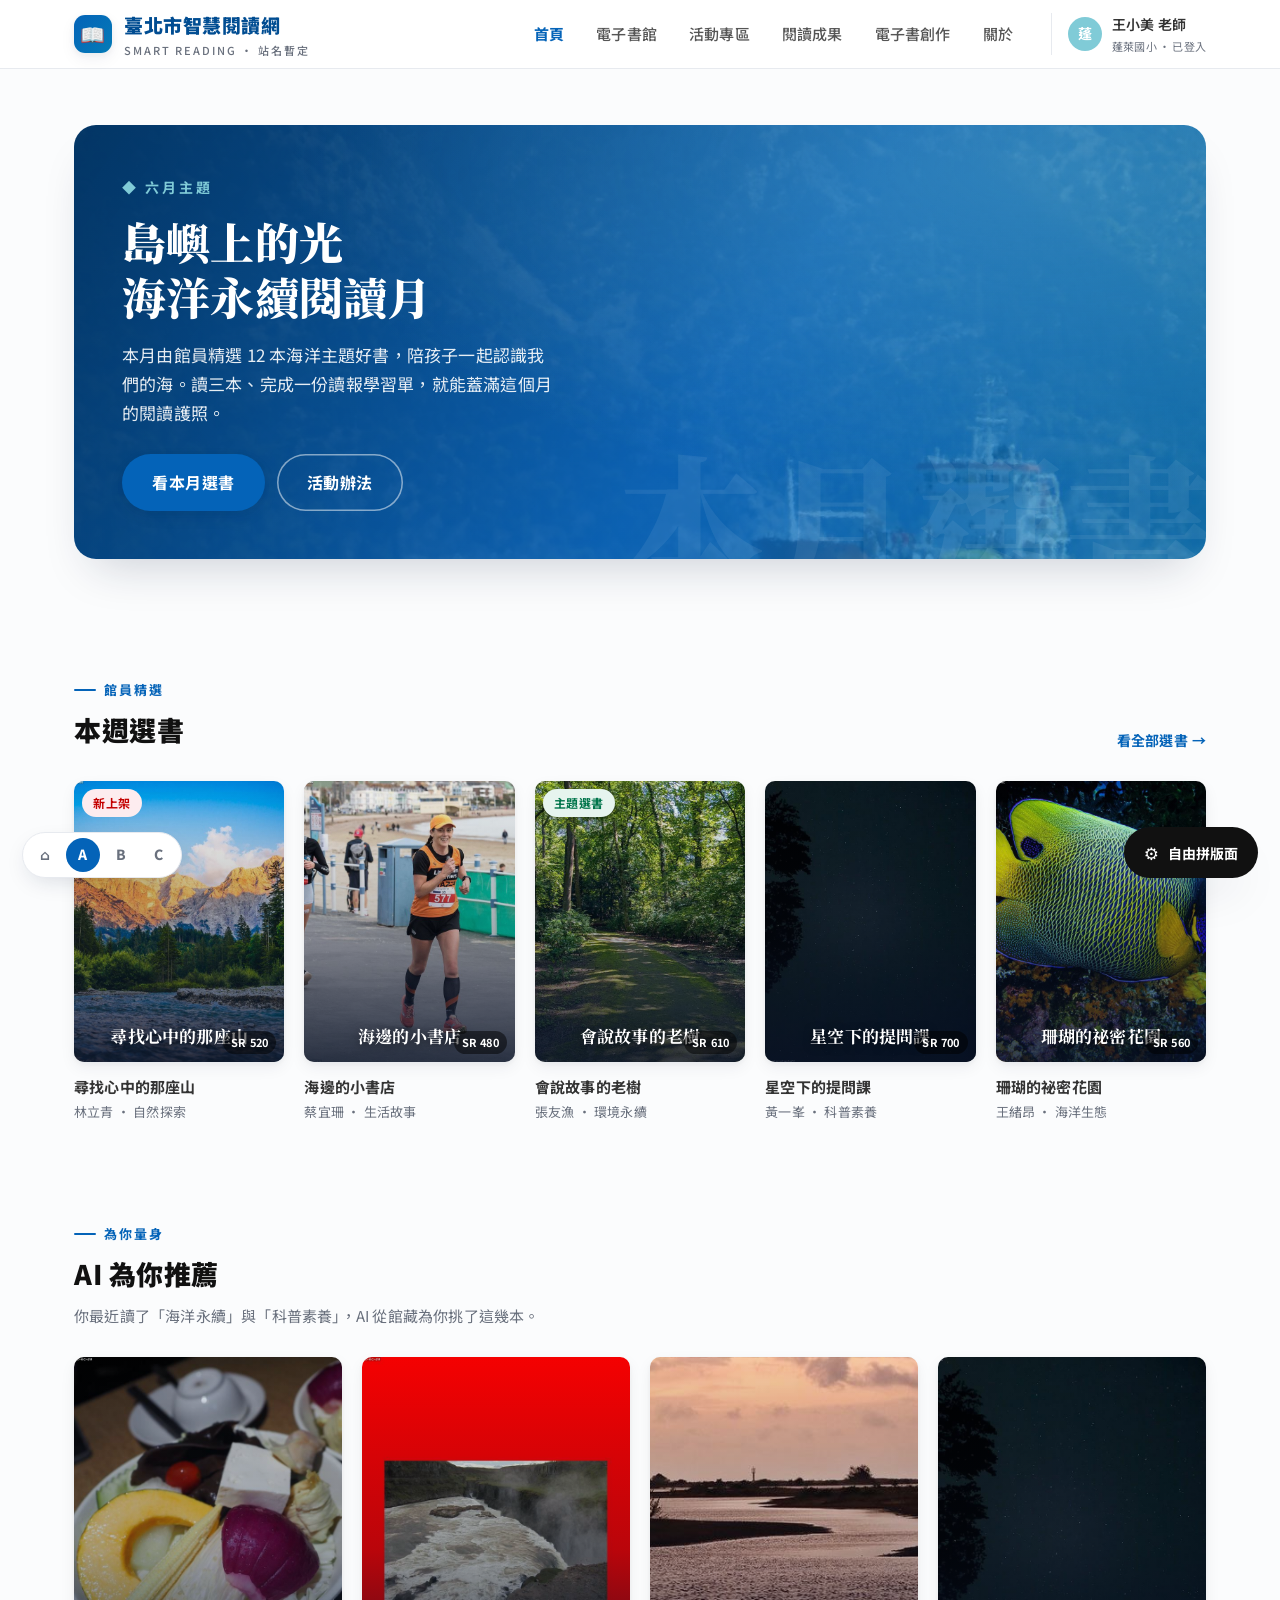
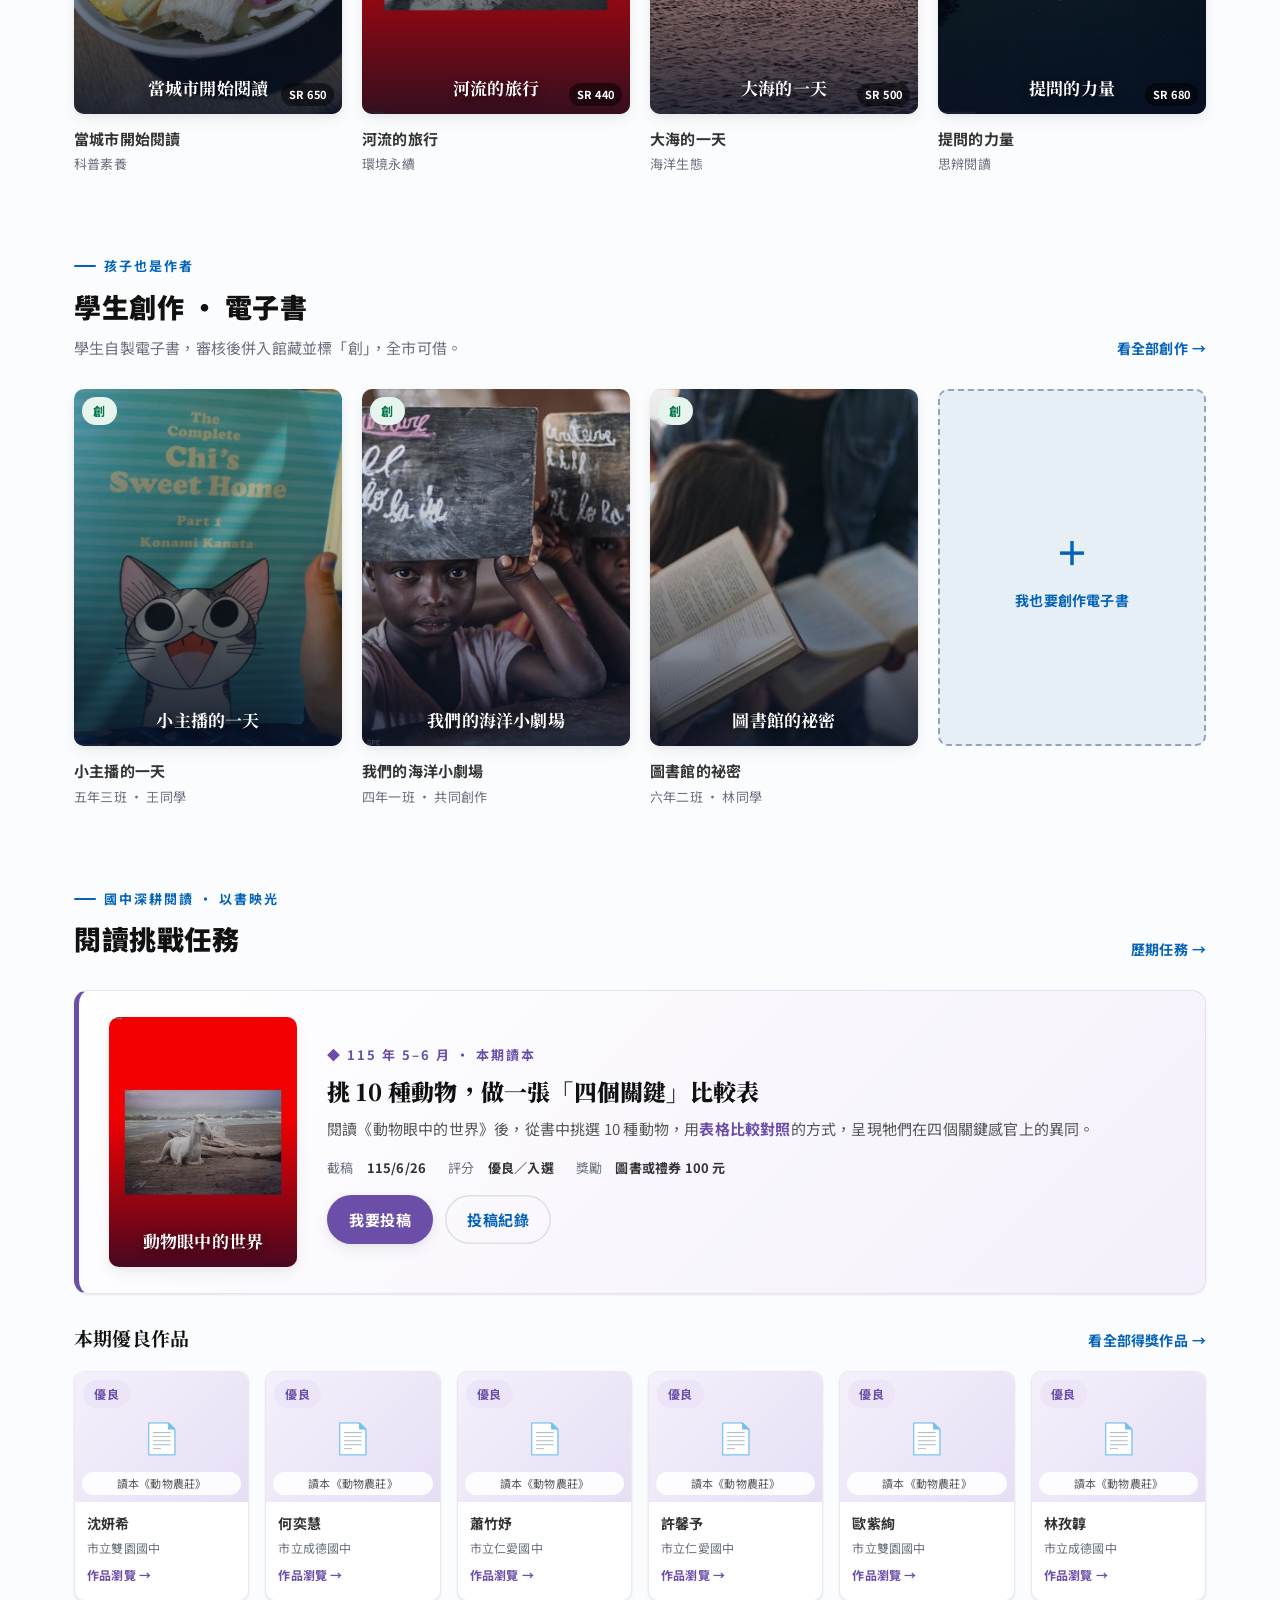
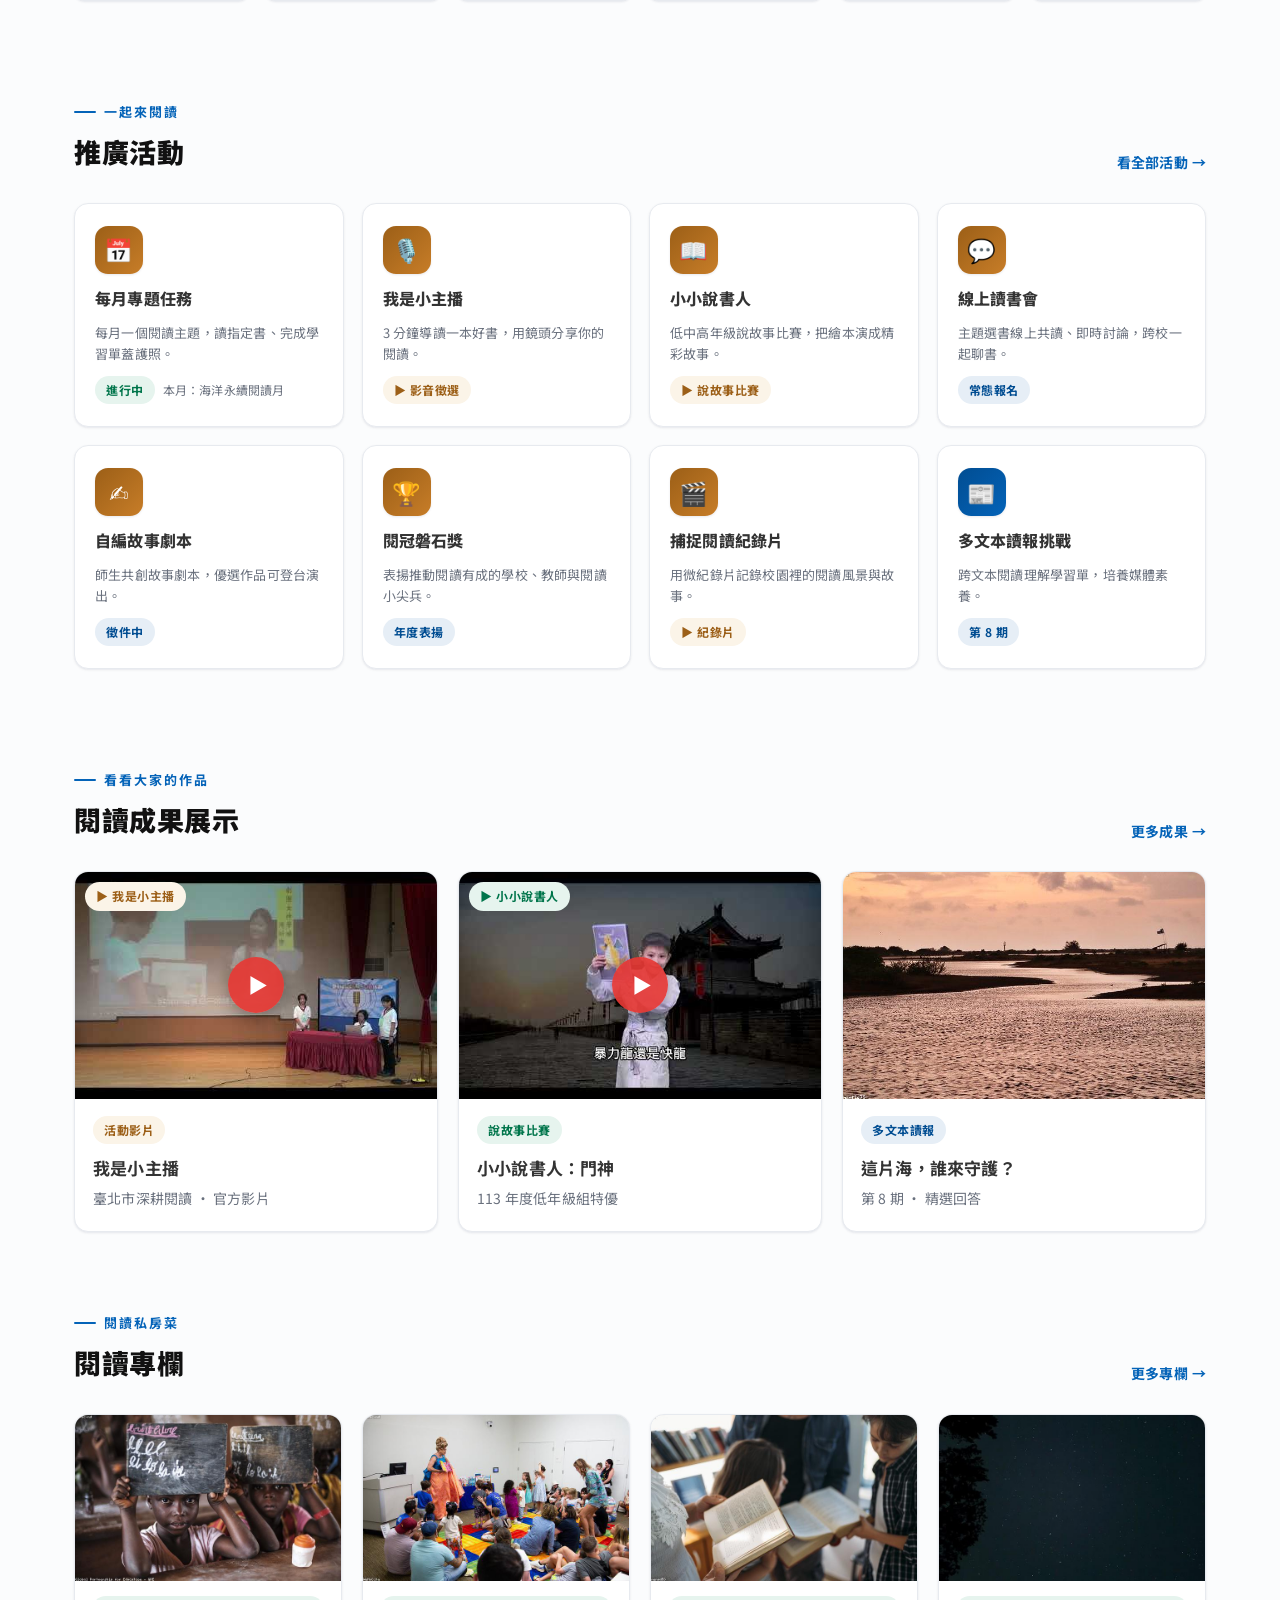
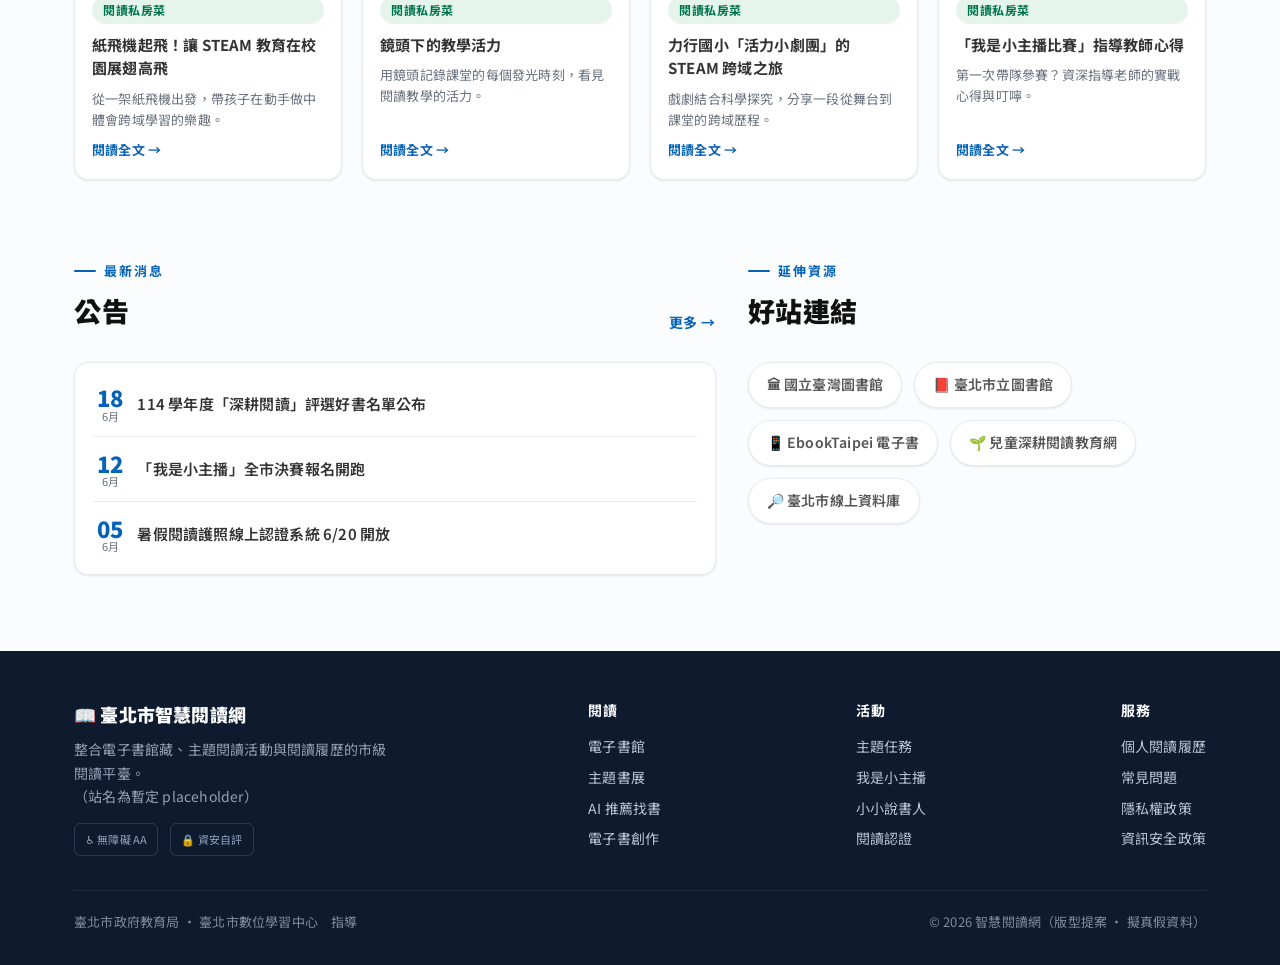
==== commit 573b252e: "新增版本 C：以 B 為基準的雜誌精簡版（主欄＋側欄） - 採深耕網『閱讀專欄 + 側欄』型式：主欄放閱讀專欄 2×2，右側欄收『我是小主播影片 / 多文本讀報清單 / 公告』 - 兩大入口與好站收進" ====
--- a/version-a.html
+++ b/version-a.html
@@ -253,6 +253,7 @@
   <a class="ver-switch__home" href="index.html" title="回提案首頁">⌂</a>
   <a href="version-a.html" class="is-current" title="版本 A · 內容優先">A</a>
   <a href="version-b.html" title="版本 B · 雜誌策展">B</a>
+  <a href="version-c.html" title="版本 C · 雜誌精簡">C</a>
 </nav>
 
 <script src="assets/toggle.js"></script>
